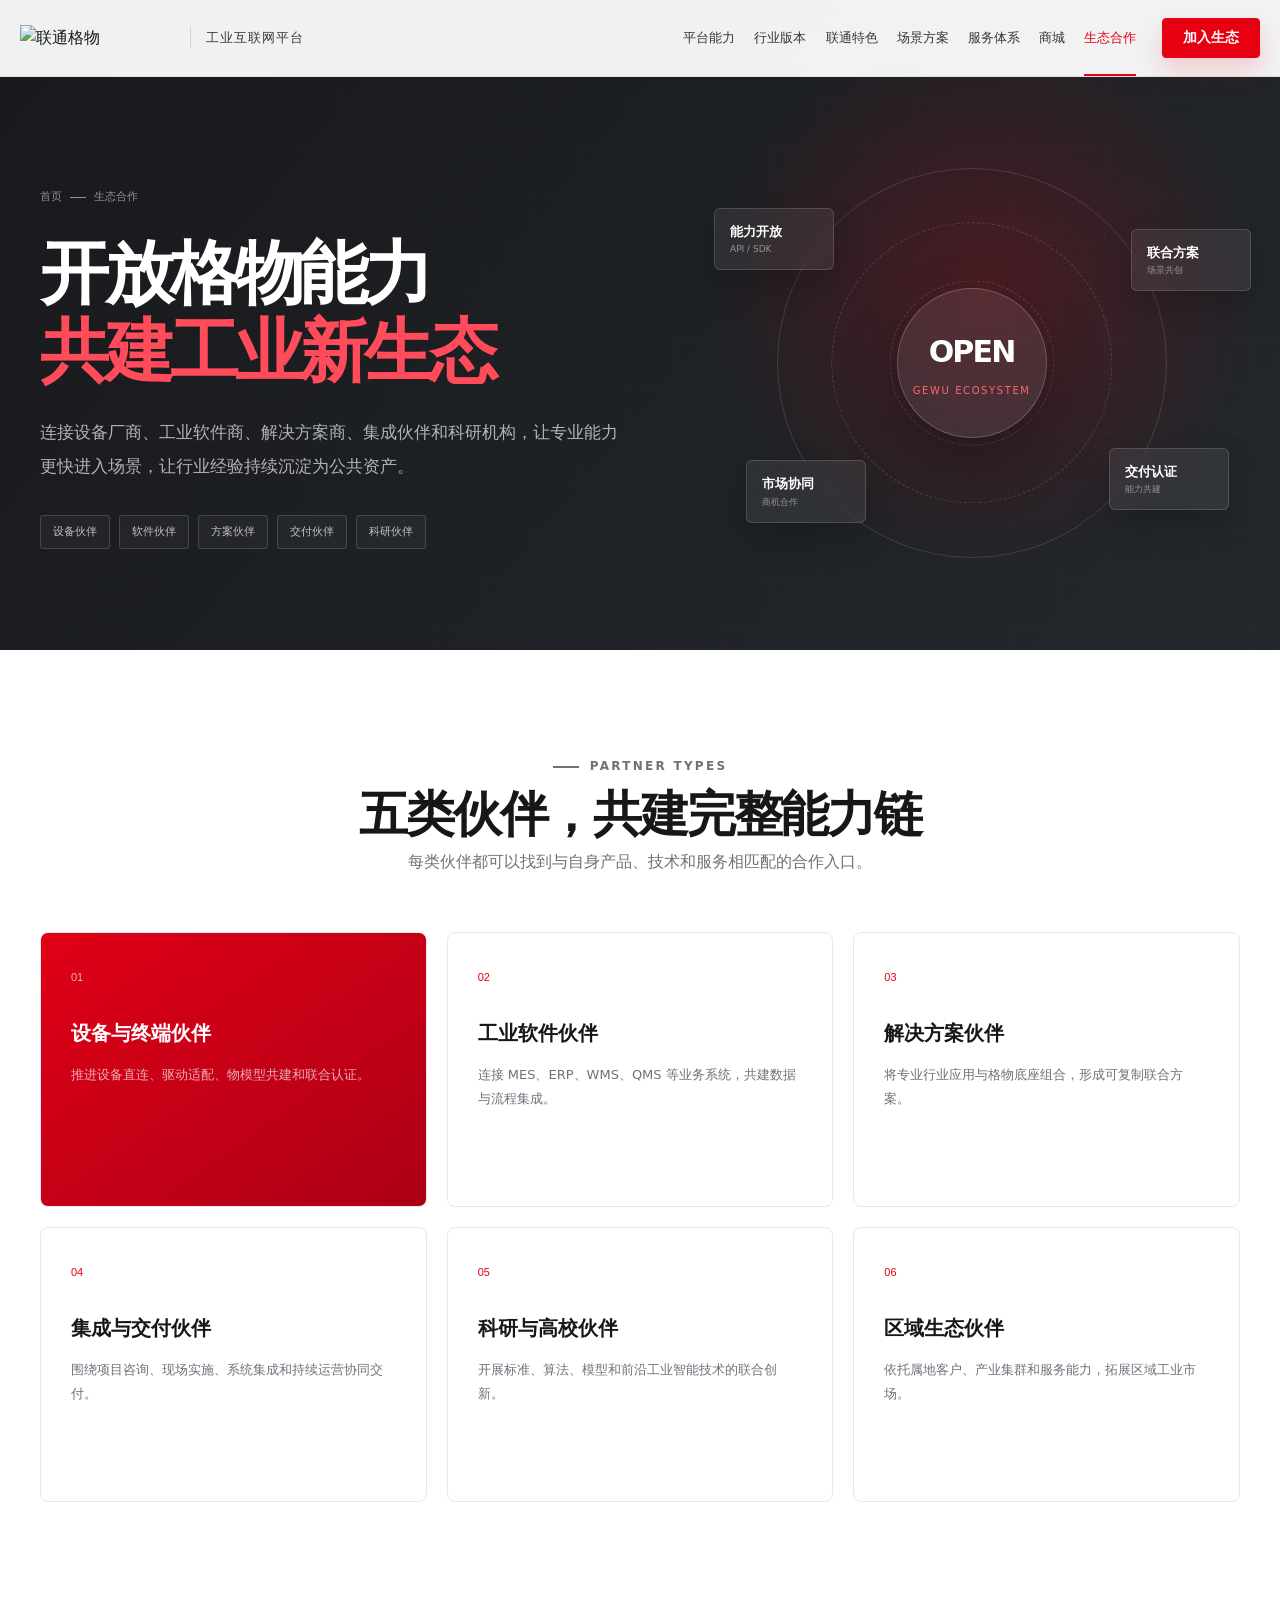
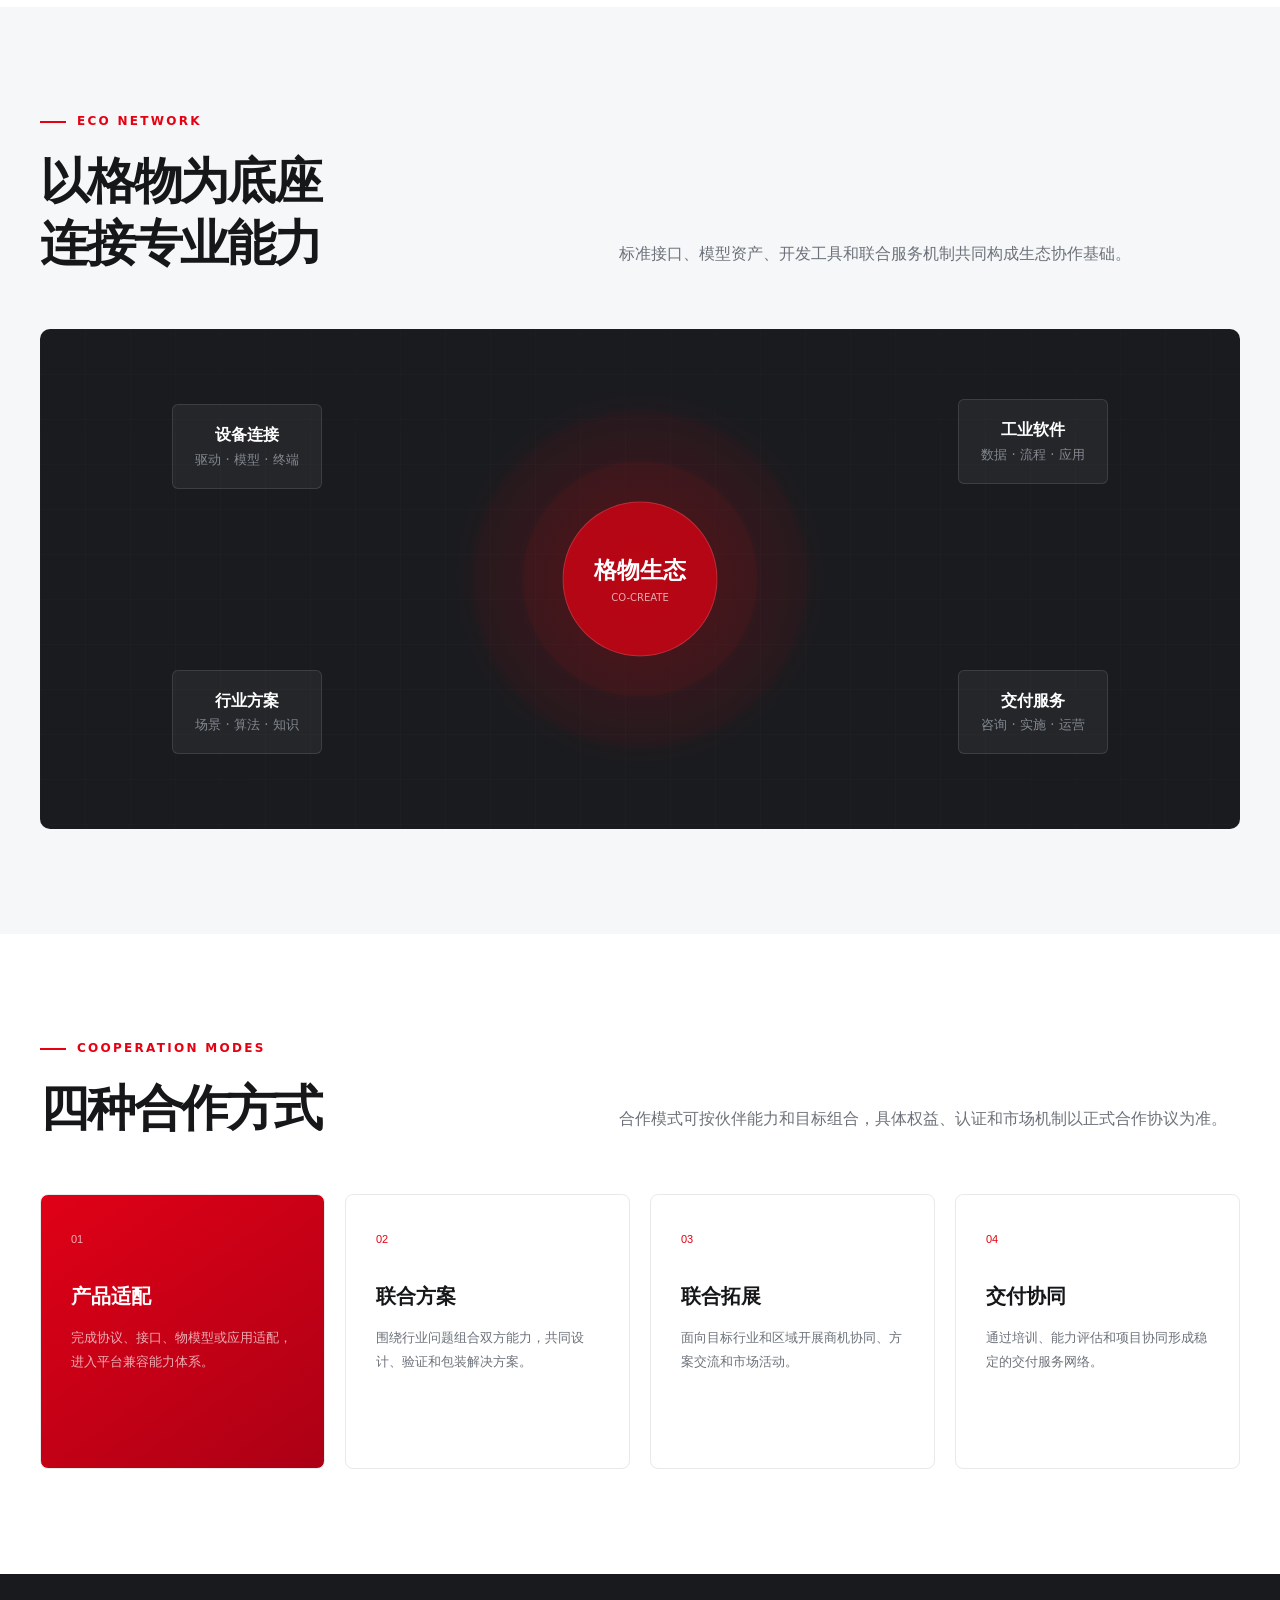
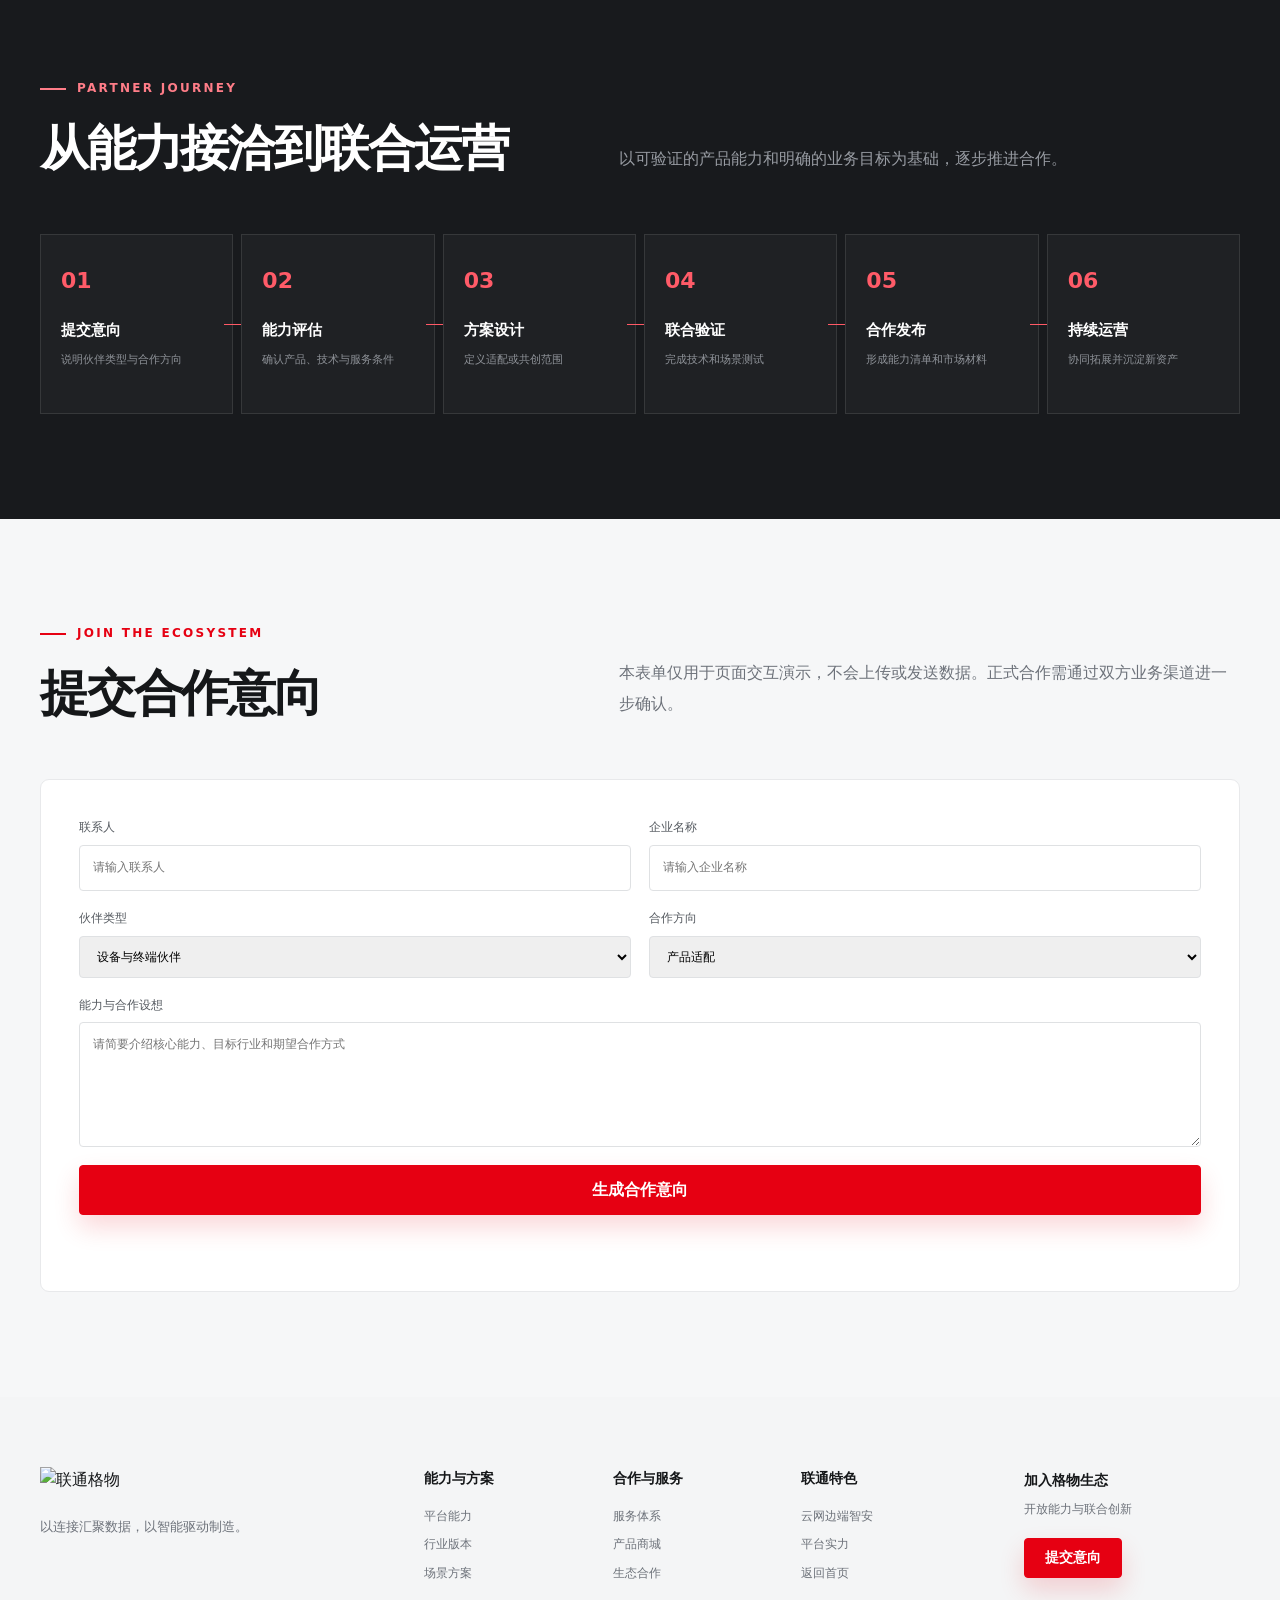
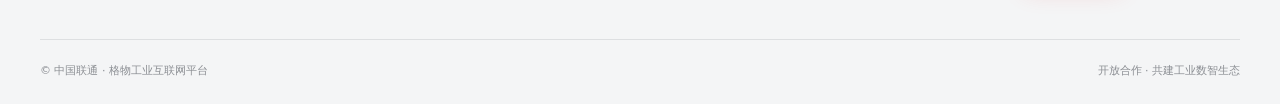
==== ecosystem.html @ 9e8dc807 "Add files via upload" ====
<!doctype html>
<html lang="zh-CN">
  <head><meta charset="UTF-8" /><meta name="viewport" content="width=device-width, initial-scale=1.0" /><meta name="description" content="格物工业互联网开放生态，与设备、软件、集成和行业伙伴共建工业应用。" /><meta name="theme-color" content="#e60012" /><title>生态合作｜格物工业互联网平台</title><link rel="icon" href="assets/logo-gewu.png" /><link rel="stylesheet" href="styles.css" /><link rel="stylesheet" href="pages.css" /></head>
  <body class="subpage" data-page="ecosystem"><div class="scroll-progress"></div>
    <header class="site-header"><div class="nav-wrap"><a class="brand" href="index.html"><img src="assets/logo-gewu.png" alt="联通格物" /><span>工业互联网平台</span></a><button class="menu-toggle" type="button" aria-expanded="false" aria-controls="site-nav"><span></span><span></span><span></span><span class="sr-only">打开导航</span></button><nav class="site-nav" id="site-nav"><a href="platform.html" data-nav="platform">平台能力</a><a href="industries.html" data-nav="industries">行业版本</a><a href="unicom.html" data-nav="unicom">联通特色</a><a href="scenarios.html" data-nav="scenarios">场景方案</a><a href="services.html" data-nav="services">服务体系</a><a href="mall.html" data-nav="mall">商城</a><a href="ecosystem.html" data-nav="ecosystem">生态合作</a></nav><a class="button button-small nav-cta" href="#join">加入生态</a></div></header>
    <main class="subpage-main">
      <section class="sub-hero eco-hero"><div class="container sub-hero-inner"><div class="sub-hero-copy"><p class="breadcrumb"><a href="index.html">首页</a><i></i>生态合作</p><h1>开放格物能力<br /><em>共建工业新生态</em></h1><p>连接设备厂商、工业软件商、解决方案商、集成伙伴和科研机构，让专业能力更快进入场景，让行业经验持续沉淀为公共资产。</p><div class="hero-labels"><span>设备伙伴</span><span>软件伙伴</span><span>方案伙伴</span><span>交付伙伴</span><span>科研伙伴</span></div></div><div class="sub-hero-visual"><div class="hero-orbit"></div><div class="hero-core"><b>OPEN</b><span>GEWU ECOSYSTEM</span></div><div class="orbit-chip chip-a"><b>能力开放</b><small>API / SDK</small></div><div class="orbit-chip chip-b"><b>联合方案</b><small>场景共创</small></div><div class="orbit-chip chip-c"><b>市场协同</b><small>商机合作</small></div><div class="orbit-chip chip-d"><b>交付认证</b><small>能力共建</small></div></div></div></section>
      <section class="detail-section"><div class="container"><div class="detail-heading center"><p class="eyebrow"><span></span> PARTNER TYPES</p><h2>五类伙伴，共建完整能力链</h2><p>每类伙伴都可以找到与自身产品、技术和服务相匹配的合作入口。</p></div><div class="feature-grid"><article class="feature-card accent"><span>01</span><h3>设备与终端伙伴</h3><p>推进设备直连、驱动适配、物模型共建和联合认证。</p></article><article class="feature-card"><span>02</span><h3>工业软件伙伴</h3><p>连接 MES、ERP、WMS、QMS 等业务系统，共建数据与流程集成。</p></article><article class="feature-card"><span>03</span><h3>解决方案伙伴</h3><p>将专业行业应用与格物底座组合，形成可复制联合方案。</p></article><article class="feature-card"><span>04</span><h3>集成与交付伙伴</h3><p>围绕项目咨询、现场实施、系统集成和持续运营协同交付。</p></article><article class="feature-card"><span>05</span><h3>科研与高校伙伴</h3><p>开展标准、算法、模型和前沿工业智能技术的联合创新。</p></article><article class="feature-card"><span>06</span><h3>区域生态伙伴</h3><p>依托属地客户、产业集群和服务能力，拓展区域工业市场。</p></article></div></div></section>
      <section class="detail-section soft"><div class="container"><div class="detail-heading"><div><p class="eyebrow"><span></span> ECO NETWORK</p><h2>以格物为底座<br />连接专业能力</h2></div><p>标准接口、模型资产、开发工具和联合服务机制共同构成生态协作基础。</p></div><div class="partner-cloud"><div class="partner-core"><strong>格物生态</strong><span>CO-CREATE</span></div><div class="partner-node n1"><strong>设备连接</strong><small>驱动 · 模型 · 终端</small></div><div class="partner-node n2"><strong>工业软件</strong><small>数据 · 流程 · 应用</small></div><div class="partner-node n3"><strong>行业方案</strong><small>场景 · 算法 · 知识</small></div><div class="partner-node n4"><strong>交付服务</strong><small>咨询 · 实施 · 运营</small></div></div></div></section>
      <section class="detail-section"><div class="container"><div class="detail-heading"><div><p class="eyebrow"><span></span> COOPERATION MODES</p><h2>四种合作方式</h2></div><p>合作模式可按伙伴能力和目标组合，具体权益、认证和市场机制以正式合作协议为准。</p></div><div class="feature-grid four"><article class="feature-card accent"><span>01</span><h3>产品适配</h3><p>完成协议、接口、物模型或应用适配，进入平台兼容能力体系。</p></article><article class="feature-card"><span>02</span><h3>联合方案</h3><p>围绕行业问题组合双方能力，共同设计、验证和包装解决方案。</p></article><article class="feature-card"><span>03</span><h3>联合拓展</h3><p>面向目标行业和区域开展商机协同、方案交流和市场活动。</p></article><article class="feature-card"><span>04</span><h3>交付协同</h3><p>通过培训、能力评估和项目协同形成稳定的交付服务网络。</p></article></div></div></section>
      <section class="detail-section dark"><div class="container"><div class="detail-heading"><div><p class="eyebrow light"><span></span> PARTNER JOURNEY</p><h2>从能力接洽到联合运营</h2></div><p>以可验证的产品能力和明确的业务目标为基础，逐步推进合作。</p></div><div class="chain-flow"><article class="chain-node"><b>01</b><strong>提交意向</strong><p>说明伙伴类型与合作方向</p></article><article class="chain-node"><b>02</b><strong>能力评估</strong><p>确认产品、技术与服务条件</p></article><article class="chain-node"><b>03</b><strong>方案设计</strong><p>定义适配或共创范围</p></article><article class="chain-node"><b>04</b><strong>联合验证</strong><p>完成技术和场景测试</p></article><article class="chain-node"><b>05</b><strong>合作发布</strong><p>形成能力清单和市场材料</p></article><article class="chain-node"><b>06</b><strong>持续运营</strong><p>协同拓展并沉淀新资产</p></article></div></div></section>
      <section class="detail-section soft" id="join"><div class="container"><div class="detail-heading"><div><p class="eyebrow"><span></span> JOIN THE ECOSYSTEM</p><h2>提交合作意向</h2></div><p>本表单仅用于页面交互演示，不会上传或发送数据。正式合作需通过双方业务渠道进一步确认。</p></div><form class="local-form"><label>联系人<input name="name" required placeholder="请输入联系人" /></label><label>企业名称<input name="company" required placeholder="请输入企业名称" /></label><label>伙伴类型<select name="type"><option>设备与终端伙伴</option><option>工业软件伙伴</option><option>解决方案伙伴</option><option>集成与交付伙伴</option><option>科研与高校伙伴</option><option>区域生态伙伴</option></select></label><label>合作方向<select name="direction"><option>产品适配</option><option>联合方案</option><option>联合市场拓展</option><option>交付协同</option></select></label><label class="wide">能力与合作设想<textarea name="message" rows="5" placeholder="请简要介绍核心能力、目标行业和期望合作方式"></textarea></label><button class="button" type="submit">生成合作意向</button><p class="form-status" role="status"></p></form></div></section>
    </main>
    <footer class="site-footer"><div class="container footer-top"><div class="footer-brand"><img src="assets/logo-gewu.png" alt="联通格物" /><p>以连接汇聚数据，以智能驱动制造。</p></div><div class="footer-links"><div><strong>能力与方案</strong><a href="platform.html">平台能力</a><a href="industries.html">行业版本</a><a href="scenarios.html">场景方案</a></div><div><strong>合作与服务</strong><a href="services.html">服务体系</a><a href="mall.html">产品商城</a><a href="ecosystem.html">生态合作</a></div><div><strong>联通特色</strong><a href="unicom.html">云网边端智安</a><a href="index.html#value">平台实力</a><a href="index.html">返回首页</a></div></div><div class="footer-contact"><strong>加入格物生态</strong><p>开放能力与联合创新</p><a class="button button-small" href="#join">提交意向</a></div></div><div class="container footer-bottom"><p>© 中国联通 · 格物工业互联网平台</p><p>开放合作 · 共建工业数智生态</p></div></footer><script src="pages.js"></script>
  </body>
</html>
---- styles.css ----
:root {
  --red: #e60012;
  --red-dark: #b80014;
  --red-bright: #ff3346;
  --ink: #151719;
  --ink-2: #35383d;
  --muted: #6d727a;
  --line: #e8e9eb;
  --soft: #f5f6f7;
  --white: #fff;
  --container: min(1200px, calc(100vw - 64px));
  --shadow: 0 24px 70px rgb(30 25 27 / 10%);
  --ease: cubic-bezier(.2, .75, .25, 1);
}

* {
  box-sizing: border-box;
}

html {
  scroll-behavior: smooth;
  scroll-padding-top: 80px;
}

body {
  margin: 0;
  color: var(--ink);
  background: var(--white);
  font-family: "Microsoft YaHei UI", "PingFang SC", "Noto Sans CJK SC", system-ui, sans-serif;
  font-size: 16px;
  line-height: 1.65;
  -webkit-font-smoothing: antialiased;
}

body.dialog-open {
  overflow: hidden;
}

button,
input,
textarea,
select {
  font: inherit;
}

button,
a {
  -webkit-tap-highlight-color: transparent;
}

a {
  color: inherit;
  text-decoration: none;
}

img,
svg {
  display: block;
}

.svg-sprite {
  position: absolute;
  width: 0;
  height: 0;
  overflow: hidden;
}

svg {
  fill: none;
  stroke: currentColor;
  stroke-width: 1.7;
  stroke-linecap: round;
  stroke-linejoin: round;
}

.container {
  width: var(--container);
  margin-inline: auto;
}

.sr-only {
  position: absolute;
  width: 1px;
  height: 1px;
  padding: 0;
  margin: -1px;
  overflow: hidden;
  clip: rect(0, 0, 0, 0);
  white-space: nowrap;
  border: 0;
}

.scroll-progress {
  position: fixed;
  z-index: 200;
  top: 0;
  left: 0;
  width: 0;
  height: 3px;
  background: linear-gradient(90deg, var(--red), #ff6572);
  box-shadow: 0 0 16px rgb(230 0 18 / 45%);
}

.site-header {
  position: fixed;
  z-index: 100;
  top: 0;
  left: 0;
  width: 100%;
  border-bottom: 1px solid transparent;
  transition: background .3s ease, box-shadow .3s ease, border-color .3s ease;
}

.site-header.scrolled {
  border-color: rgb(0 0 0 / 7%);
  background: rgb(255 255 255 / 92%);
  box-shadow: 0 10px 40px rgb(0 0 0 / 6%);
  backdrop-filter: blur(16px);
}

.nav-wrap {
  display: flex;
  width: min(1380px, calc(100vw - 48px));
  height: 76px;
  align-items: center;
  margin-inline: auto;
}

.brand {
  display: flex;
  flex: 0 0 auto;
  align-items: center;
  gap: 15px;
}

.brand img {
  width: 155px;
  height: auto;
}

.brand span {
  padding-left: 15px;
  border-left: 1px solid #cfd1d4;
  color: var(--ink-2);
  font-size: 13px;
  letter-spacing: .08em;
  white-space: nowrap;
}

.site-nav {
  display: flex;
  align-items: stretch;
  gap: clamp(18px, 2.2vw, 38px);
  height: 100%;
  margin-left: auto;
  margin-right: clamp(22px, 3vw, 44px);
}

.site-nav a {
  position: relative;
  display: flex;
  align-items: center;
  color: #34373b;
  font-size: 14px;
  transition: color .2s ease;
}

.site-nav a::after {
  position: absolute;
  right: 50%;
  bottom: 0;
  left: 50%;
  height: 2px;
  background: var(--red);
  content: "";
  transition: inset .25s ease;
}

.site-nav a:hover,
.site-nav a.active {
  color: var(--red);
}

.site-nav a:hover::after,
.site-nav a.active::after {
  right: 0;
  left: 0;
}

.menu-toggle {
  display: none;
}

.button {
  display: inline-flex;
  min-height: 50px;
  align-items: center;
  justify-content: center;
  gap: 16px;
  padding: 0 26px;
  border: 1px solid var(--red);
  border-radius: 4px;
  color: #fff;
  background: var(--red);
  box-shadow: 0 12px 26px rgb(230 0 18 / 16%);
  font-weight: 600;
  cursor: pointer;
  transition: transform .25s var(--ease), box-shadow .25s ease, background .25s ease;
}

.button svg,
.text-link svg {
  width: 18px;
  height: 18px;
  transition: transform .25s ease;
}

.button:hover {
  background: var(--red-dark);
  box-shadow: 0 16px 34px rgb(230 0 18 / 23%);
  transform: translateY(-2px);
}

.button:hover svg,
.text-link:hover svg {
  transform: translateX(4px);
}

.button-small {
  min-height: 40px;
  padding-inline: 20px;
  font-size: 14px;
}

.button-ghost {
  border-color: #c8cace;
  color: var(--ink);
  background: rgb(255 255 255 / 60%);
  box-shadow: none;
}

.button-ghost:hover {
  border-color: var(--ink);
  color: var(--ink);
  background: #fff;
  box-shadow: none;
}

.eyebrow {
  display: flex;
  align-items: center;
  gap: 11px;
  margin: 0 0 18px;
  color: var(--red);
  font-size: 12px;
  font-weight: 700;
  letter-spacing: .19em;
}

.eyebrow span {
  width: 26px;
  height: 2px;
  background: currentColor;
}

.eyebrow.light {
  color: #ff7d88;
}

.hero {
  position: relative;
  min-height: 820px;
  overflow: hidden;
  background: #f5f6f7;
}

.hero::after {
  position: absolute;
  bottom: 0;
  left: 0;
  width: 100%;
  height: 180px;
  background: linear-gradient(0deg, #f5f6f7 12%, transparent);
  content: "";
  pointer-events: none;
}

.hero-image {
  position: absolute;
  inset: 0;
  background-image: linear-gradient(90deg, rgb(249 249 249 / 2%) 0%, transparent 45%), url("assets/hero-industrial.png");
  background-position: center;
  background-size: cover;
  transform: scale(1.01);
}

.hero-grid {
  position: absolute;
  inset: 0 50% 0 0;
  opacity: .25;
  background-image:
    linear-gradient(rgb(0 0 0 / 4%) 1px, transparent 1px),
    linear-gradient(90deg, rgb(0 0 0 / 4%) 1px, transparent 1px);
  background-size: 44px 44px;
  mask-image: linear-gradient(90deg, black, transparent);
}

.hero-content {
  position: relative;
  z-index: 2;
  display: flex;
  min-height: 820px;
  align-items: center;
  padding-top: 48px;
}

.hero-copy {
  width: min(620px, 52%);
}

.hero-copy h1 {
  margin: 0;
  font-size: clamp(48px, 5.1vw, 76px);
  font-weight: 720;
  letter-spacing: -.055em;
  line-height: 1.13;
}

.hero-copy h1 em,
.industry-section h2 em {
  color: var(--red);
  font-style: normal;
}

.hero-lead {
  max-width: 590px;
  margin: 28px 0 34px;
  color: #565b62;
  font-size: 18px;
  line-height: 1.9;
}

.hero-actions {
  display: flex;
  gap: 14px;
}

.hero-tags {
  display: flex;
  flex-wrap: wrap;
  gap: 8px 24px;
  margin-top: 32px;
  color: #5e636b;
  font-size: 13px;
}

.hero-tags span {
  position: relative;
  padding-left: 12px;
}

.hero-tags span::before {
  position: absolute;
  top: 50%;
  left: 0;
  width: 4px;
  height: 4px;
  border-radius: 50%;
  background: var(--red);
  content: "";
}

.hero-float {
  position: absolute;
  z-index: 3;
  display: flex;
  align-items: center;
  gap: 14px;
  padding: 14px 18px;
  border: 1px solid rgb(255 255 255 / 80%);
  border-radius: 10px;
  background: rgb(255 255 255 / 76%);
  box-shadow: 0 18px 42px rgb(31 36 45 / 12%);
  backdrop-filter: blur(14px);
}

.hero-float-a {
  right: 8vw;
  bottom: 28%;
}

.hero-float-b {
  right: 29vw;
  top: 27%;
}

.hero-float i {
  width: 11px;
  height: 11px;
  border: 3px solid #fff;
  border-radius: 50%;
  background: #2db987;
  box-shadow: 0 0 0 1px #2db987, 0 0 18px #2db987;
}

.hero-float b {
  display: grid;
  width: 38px;
  height: 38px;
  place-items: center;
  border-radius: 8px;
  color: #fff;
  background: linear-gradient(135deg, var(--red), #ff5764);
  font-size: 13px;
}

.hero-float div {
  display: grid;
  line-height: 1.3;
}

.hero-float strong {
  font-size: 16px;
}

.hero-float span {
  color: var(--muted);
  font-size: 11px;
}

.scroll-hint {
  position: absolute;
  z-index: 4;
  bottom: 30px;
  left: 50%;
  display: grid;
  justify-items: center;
  color: #8a8e94;
  font-size: 9px;
  letter-spacing: .2em;
  transform: translateX(-50%);
}

.scroll-hint i {
  position: relative;
  width: 1px;
  height: 40px;
  margin-top: 9px;
  overflow: hidden;
  background: #bfc2c5;
}

.scroll-hint i::after {
  position: absolute;
  top: -50%;
  left: 0;
  width: 100%;
  height: 50%;
  background: var(--red);
  content: "";
  animation: scrollLine 2s infinite;
}

@keyframes scrollLine {
  to { top: 100%; }
}

.proof-strip {
  position: relative;
  z-index: 5;
  border-bottom: 1px solid var(--line);
  background: #fff;
}

.proof-grid {
  display: grid;
  grid-template-columns: repeat(5, 1fr);
}

.proof-item {
  position: relative;
  padding: 34px 26px;
  text-align: center;
}

.proof-item + .proof-item::before {
  position: absolute;
  top: 28%;
  bottom: 28%;
  left: 0;
  width: 1px;
  background: var(--line);
  content: "";
}

.proof-item strong {
  display: block;
  font-family: Arial, sans-serif;
  font-size: 34px;
  line-height: 1;
}

.proof-item small {
  margin-left: 4px;
  color: var(--red);
  font-size: 15px;
}

.proof-item p {
  margin: 12px 0 0;
  color: var(--muted);
  font-size: 13px;
}

.section {
  position: relative;
  padding: 120px 0;
}

.section-heading {
  margin-bottom: 62px;
}

.section-heading h2 {
  margin: 0;
  font-size: clamp(36px, 4vw, 54px);
  letter-spacing: -.045em;
  line-height: 1.25;
}

.section-heading > p:last-child {
  color: var(--muted);
}

.split-heading {
  display: grid;
  grid-template-columns: 1fr 1fr;
  align-items: end;
  gap: 80px;
}

.split-heading > p {
  max-width: 510px;
  margin: 0 0 8px;
  font-size: 17px;
  line-height: 2;
}

.centered {
  max-width: 760px;
  margin-inline: auto;
  text-align: center;
}

.centered .eyebrow {
  justify-content: center;
}

.centered > p:last-child {
  margin: 22px auto 0;
  font-size: 17px;
}

.platform-section {
  overflow: hidden;
}

.platform-section::before {
  position: absolute;
  top: 80px;
  right: -80px;
  width: 420px;
  height: 420px;
  border-radius: 50%;
  background: radial-gradient(circle, rgb(230 0 18 / 8%), transparent 70%);
  content: "";
}

.capability-shell {
  overflow: hidden;
  border: 1px solid var(--line);
  border-radius: 12px;
  background: #fff;
  box-shadow: var(--shadow);
}

.capability-tabs {
  display: grid;
  grid-template-columns: repeat(3, 1fr);
  border-bottom: 1px solid var(--line);
}

.capability-tab {
  position: relative;
  display: grid;
  grid-template-columns: auto auto 1fr;
  grid-template-rows: auto auto;
  align-items: center;
  column-gap: 16px;
  padding: 28px 30px;
  border: 0;
  color: var(--ink);
  background: #fff;
  text-align: left;
  cursor: pointer;
  transition: background .25s ease, color .25s ease;
}

.capability-tab + .capability-tab {
  border-left: 1px solid var(--line);
}

.capability-tab::after {
  position: absolute;
  right: 50%;
  bottom: -1px;
  left: 50%;
  height: 3px;
  background: var(--red);
  content: "";
  transition: inset .3s var(--ease);
}

.capability-tab > span {
  grid-row: 1 / 3;
  align-self: start;
  color: #b1b4b8;
  font-family: Arial, sans-serif;
  font-size: 11px;
}

.capability-tab svg {
  grid-row: 1 / 3;
  width: 34px;
  height: 34px;
  color: var(--red);
}

.capability-tab b {
  font-size: 18px;
}

.capability-tab small {
  color: var(--muted);
}

.capability-tab:hover,
.capability-tab.active {
  background: #fff9f9;
}

.capability-tab.active::after {
  right: 0;
  left: 0;
}

.capability-panel {
  display: grid;
  min-height: 500px;
  grid-template-columns: 1.05fr .95fr;
}

.capability-copy {
  padding: 66px;
}

.panel-kicker {
  margin: 0 0 16px;
  color: var(--red);
  font-size: 11px;
  font-weight: 700;
  letter-spacing: .14em;
}

.capability-copy h3,
.industry-content h3 {
  max-width: 580px;
  margin: 0;
  font-size: clamp(28px, 3vw, 40px);
  line-height: 1.35;
}

.capability-copy > p:not(.panel-kicker),
.industry-content > p:not(.panel-kicker) {
  margin: 22px 0 30px;
  color: var(--muted);
  line-height: 1.95;
}

.capability-copy ul {
  display: grid;
  grid-template-columns: 1fr 1fr;
  gap: 14px 20px;
  padding: 0;
  margin: 0;
  list-style: none;
}

.capability-copy li {
  display: flex;
  align-items: flex-start;
  gap: 9px;
  color: #44484e;
  font-size: 14px;
}

.capability-copy li svg {
  flex: 0 0 auto;
  width: 17px;
  height: 17px;
  margin-top: 3px;
  color: var(--red);
}

.capability-visual {
  position: relative;
  overflow: hidden;
  background:
    linear-gradient(140deg, rgb(230 0 18 / 5%), transparent 48%),
    linear-gradient(180deg, #f5f6f7, #eceef0);
}

.capability-visual::before {
  position: absolute;
  inset: 0;
  opacity: .55;
  background-image:
    linear-gradient(rgb(0 0 0 / 4%) 1px, transparent 1px),
    linear-gradient(90deg, rgb(0 0 0 / 4%) 1px, transparent 1px);
  background-size: 30px 30px;
  content: "";
}

.visual-core {
  position: absolute;
  top: 50%;
  left: 50%;
  z-index: 2;
  display: grid;
  width: 170px;
  height: 170px;
  place-items: center;
  align-content: center;
  gap: 6px;
  border: 1px solid rgb(230 0 18 / 20%);
  border-radius: 50%;
  background: rgb(255 255 255 / 88%);
  box-shadow: 0 20px 60px rgb(34 24 26 / 16%), inset 0 0 0 11px rgb(230 0 18 / 3%);
  transform: translate(-50%, -50%);
}

.visual-core svg {
  width: 42px;
  height: 42px;
  margin-bottom: 8px;
  color: var(--red);
}

.visual-core strong {
  font-size: 15px;
}

.visual-core small {
  color: var(--muted);
  font-size: 10px;
}

.visual-orbit {
  position: absolute;
  top: 50%;
  left: 50%;
  border: 1px dashed rgb(230 0 18 / 25%);
  border-radius: 50%;
  transform: translate(-50%, -50%);
}

.orbit-one {
  width: 300px;
  height: 300px;
  animation: rotate 22s linear infinite;
}

.orbit-two {
  width: 430px;
  height: 430px;
  border-color: rgb(0 0 0 / 10%);
  animation: rotate 34s linear infinite reverse;
}

@keyframes rotate {
  to { transform: translate(-50%, -50%) rotate(360deg); }
}

.visual-node {
  position: absolute;
  z-index: 2;
  display: grid;
  width: 66px;
  height: 36px;
  place-items: center;
  border: 1px solid #e3e4e6;
  border-radius: 18px;
  color: #50545a;
  background: rgb(255 255 255 / 85%);
  box-shadow: 0 10px 24px rgb(0 0 0 / 8%);
  font-size: 11px;
}

.node-a { top: 19%; left: 22%; }
.node-b { top: 18%; right: 18%; }
.node-c { bottom: 17%; left: 18%; }
.node-d { right: 20%; bottom: 19%; }

.edition-grid {
  display: grid;
  grid-template-columns: repeat(3, 1fr);
  gap: 22px;
  margin-top: 38px;
}

.edition-card {
  position: relative;
  padding: 34px;
  border: 1px solid var(--line);
  border-radius: 8px;
  background: #fff;
  transition: transform .3s var(--ease), box-shadow .3s ease, border-color .3s ease;
}

.edition-card:hover {
  border-color: rgb(230 0 18 / 25%);
  box-shadow: 0 18px 50px rgb(0 0 0 / 8%);
  transform: translateY(-7px);
}

.edition-card.featured {
  border-top: 3px solid var(--red);
}

.edition-card > span {
  color: var(--red);
  font-size: 11px;
  font-weight: 700;
  letter-spacing: .12em;
}

.edition-card h3 {
  margin: 16px 0 14px;
  font-size: 21px;
}

.edition-card p {
  min-height: 80px;
  margin: 0;
  color: var(--muted);
  font-size: 14px;
}

.edition-card ul {
  display: flex;
  flex-wrap: wrap;
  gap: 8px;
  padding: 20px 0 0;
  margin: 20px 0 0;
  border-top: 1px solid var(--line);
  list-style: none;
}

.edition-card li {
  padding: 4px 10px;
  border-radius: 3px;
  color: #555a60;
  background: var(--soft);
  font-size: 11px;
}

.industry-section {
  overflow: hidden;
  color: #fff;
  background:
    radial-gradient(circle at 78% 34%, rgb(230 0 18 / 17%), transparent 30%),
    #17191c;
}

.industry-section::before {
  position: absolute;
  inset: 0;
  opacity: .16;
  background-image:
    linear-gradient(rgb(255 255 255 / 6%) 1px, transparent 1px),
    linear-gradient(90deg, rgb(255 255 255 / 6%) 1px, transparent 1px);
  background-size: 50px 50px;
  content: "";
  mask-image: linear-gradient(90deg, transparent, black, transparent);
}

.industry-watermark {
  position: absolute;
  top: 32px;
  left: 50%;
  color: rgb(255 255 255 / 2%);
  font-family: Arial Black, sans-serif;
  font-size: min(14vw, 210px);
  font-weight: 900;
  letter-spacing: -.06em;
  line-height: 1;
  transform: translateX(-50%);
}

.industry-section .section-heading {
  position: relative;
}

.industry-section .section-heading > p:last-child {
  color: #9b9fa6;
}

.industry-layout {
  position: relative;
  display: grid;
  grid-template-columns: 310px 1fr;
  overflow: hidden;
  border: 1px solid rgb(255 255 255 / 12%);
  border-radius: 10px;
  background: rgb(255 255 255 / 3%);
  box-shadow: 0 30px 80px rgb(0 0 0 / 25%);
}

.industry-nav {
  border-right: 1px solid rgb(255 255 255 / 10%);
  background: rgb(0 0 0 / 10%);
}

.industry-tab {
  position: relative;
  display: grid;
  width: 100%;
  min-height: 92px;
  grid-template-columns: 36px 1fr auto;
  align-items: center;
  gap: 16px;
  padding: 18px 22px;
  border: 0;
  border-bottom: 1px solid rgb(255 255 255 / 8%);
  color: #b8bbc0;
  background: transparent;
  text-align: left;
  cursor: pointer;
  transition: color .25s ease, background .25s ease;
}

.industry-tab::before {
  position: absolute;
  top: 50%;
  left: 0;
  width: 3px;
  height: 0;
  background: var(--red);
  content: "";
  transform: translateY(-50%);
  transition: height .25s ease;
}

.industry-tab svg {
  width: 29px;
  height: 29px;
}

.industry-tab span {
  display: grid;
}

.industry-tab b {
  color: #f5f5f5;
  font-size: 15px;
}

.industry-tab small {
  color: #858990;
  font-size: 11px;
}

.industry-tab i {
  color: #686c72;
  font-family: Arial, sans-serif;
  font-size: 10px;
  font-style: normal;
}

.industry-tab:hover,
.industry-tab.active {
  color: #fff;
  background: linear-gradient(90deg, rgb(230 0 18 / 16%), transparent);
}

.industry-tab.active::before {
  height: 46%;
}

.industry-tab.active svg,
.industry-tab.active i {
  color: #ff5966;
}

.industry-panel {
  display: grid;
  min-height: 510px;
  grid-template-columns: 1fr .85fr;
}

.industry-content {
  padding: 58px 52px;
}

.industry-content h3 {
  color: #fff;
}

.industry-content > p:not(.panel-kicker) {
  color: #aaadb3;
}

.industry-metrics {
  display: grid;
  grid-template-columns: repeat(3, 1fr);
  padding: 23px 0;
  border-top: 1px solid rgb(255 255 255 / 10%);
  border-bottom: 1px solid rgb(255 255 255 / 10%);
}

.industry-metrics div {
  display: grid;
}

.industry-metrics div + div {
  padding-left: 20px;
  border-left: 1px solid rgb(255 255 255 / 10%);
}

.industry-metrics strong {
  color: #fff;
  font-family: Arial, sans-serif;
  font-size: 28px;
  line-height: 1.1;
}

.industry-metrics span {
  margin-top: 6px;
  color: #898d93;
  font-size: 11px;
}

.industry-scenes {
  margin-top: 25px;
}

.industry-scenes p {
  margin: 0 0 10px;
  color: #767a80;
  font-size: 11px;
}

.industry-scenes > div {
  display: flex;
  flex-wrap: wrap;
  gap: 8px;
}

.industry-scenes span {
  padding: 6px 11px;
  border: 1px solid rgb(255 255 255 / 12%);
  border-radius: 3px;
  color: #d7d9dc;
  font-size: 11px;
}

.industry-dashboard {
  position: relative;
  align-self: center;
  overflow: hidden;
  width: calc(100% - 45px);
  min-height: 360px;
  border: 1px solid rgb(255 255 255 / 15%);
  border-radius: 10px;
  background:
    linear-gradient(145deg, rgb(230 0 18 / 12%), transparent 40%),
    #202328;
  box-shadow: 0 30px 70px rgb(0 0 0 / 34%);
  transform: perspective(1000px) rotateY(-5deg);
}

.industry-dashboard::after {
  position: absolute;
  inset: 0;
  background: linear-gradient(110deg, transparent 40%, rgb(255 255 255 / 5%) 50%, transparent 60%);
  content: "";
  animation: scan 7s infinite;
  transform: translateX(-100%);
}

@keyframes scan {
  40%, 100% { transform: translateX(100%); }
}

.dash-top {
  display: flex;
  align-items: center;
  justify-content: space-between;
  padding: 17px 20px;
  border-bottom: 1px solid rgb(255 255 255 / 8%);
  color: #adb0b6;
  font-size: 9px;
  letter-spacing: .14em;
}

.dash-top span {
  display: flex;
  align-items: center;
  gap: 8px;
}

.dash-top i {
  width: 6px;
  height: 6px;
  border-radius: 50%;
  background: var(--red);
  box-shadow: 0 0 10px var(--red);
}

.dash-top b {
  padding: 2px 7px;
  border-radius: 2px;
  color: #ff727e;
  background: rgb(230 0 18 / 14%);
}

.dash-body {
  display: grid;
  grid-template-columns: 1.2fr 1fr;
  gap: 18px;
  padding: 25px 20px;
}

.dash-kpi {
  padding: 20px;
  border: 1px solid rgb(255 255 255 / 7%);
  background: rgb(255 255 255 / 3%);
}

.dash-kpi small {
  display: block;
  color: #8b8f96;
}

.dash-kpi strong {
  display: block;
  margin: 10px 0 12px;
  font-family: Arial, sans-serif;
  font-size: 35px;
}

.dash-kpi svg {
  width: 100%;
  height: 45px;
  color: #ff4554;
  stroke-width: 2;
}

.dash-radar {
  position: relative;
  display: grid;
  aspect-ratio: 1;
  place-items: center;
  border: 1px solid rgb(255 255 255 / 8%);
  border-radius: 50%;
}

.dash-radar i {
  position: absolute;
  inset: 16%;
  border: 1px solid rgb(255 255 255 / 10%);
  border-radius: 50%;
}

.dash-radar i:nth-child(2) { inset: 32%; }
.dash-radar i:nth-child(3) { top: 50%; right: 0; bottom: auto; left: 0; border-radius: 0; }
.dash-radar i:nth-child(4) { top: 0; right: auto; bottom: 0; left: 50%; border-radius: 0; }

.dash-radar span {
  width: 46%;
  height: 46%;
  border: 1px solid #ff4554;
  background: rgb(230 0 18 / 16%);
  clip-path: polygon(50% 0, 92% 30%, 80% 85%, 32% 100%, 0 42%);
  animation: pulseRadar 3s ease-in-out infinite;
}

@keyframes pulseRadar {
  50% { transform: scale(.88) rotate(4deg); }
}

.dash-bars {
  display: flex;
  height: 50px;
  grid-column: 1 / 3;
  align-items: end;
  gap: 8px;
}

.dash-bars i {
  flex: 1;
  height: 40%;
  background: linear-gradient(180deg, #ff5663, rgb(230 0 18 / 15%));
}

.dash-bars i:nth-child(2) { height: 72%; }
.dash-bars i:nth-child(3) { height: 52%; }
.dash-bars i:nth-child(4) { height: 86%; }
.dash-bars i:nth-child(5) { height: 65%; }
.dash-bars i:nth-child(6) { height: 94%; }

.dash-flow {
  display: flex;
  align-items: center;
  justify-content: center;
  gap: 8px;
  padding: 16px;
  border-top: 1px solid rgb(255 255 255 / 7%);
  color: #8c9096;
  font-size: 9px;
}

.dash-flow i {
  width: 25px;
  height: 1px;
  background: linear-gradient(90deg, #ff4554, transparent);
}

.unicom-section {
  background: #f7f7f8;
}

.stack-architecture {
  position: relative;
  display: grid;
  grid-template-columns: 92px 1fr;
  overflow: hidden;
  border-radius: 10px;
  background: #1c1e21;
  box-shadow: var(--shadow);
}

.stack-architecture::after {
  position: absolute;
  top: -100px;
  left: 16%;
  width: 420px;
  height: 420px;
  border-radius: 50%;
  background: radial-gradient(circle, rgb(230 0 18 / 16%), transparent 68%);
  content: "";
  pointer-events: none;
}

.stack-rail {
  position: relative;
  z-index: 2;
  display: flex;
  flex-direction: column;
  align-items: center;
  justify-content: center;
  padding: 24px 0;
  border-right: 1px solid rgb(255 255 255 / 9%);
  color: #fff;
}

.stack-rail span {
  display: grid;
  width: 34px;
  height: 34px;
  place-items: center;
  border: 1px solid rgb(255 255 255 / 14%);
  border-radius: 50%;
  font-size: 13px;
}

.stack-rail i {
  width: 1px;
  height: 24px;
  background: linear-gradient(#ff4755, rgb(255 255 255 / 10%));
}

.stack-cards {
  position: relative;
  z-index: 2;
  display: grid;
  grid-template-columns: repeat(3, 1fr);
}

.stack-cards article {
  min-height: 210px;
  padding: 34px;
  border-right: 1px solid rgb(255 255 255 / 8%);
  border-bottom: 1px solid rgb(255 255 255 / 8%);
  transition: background .25s ease;
}

.stack-cards article:hover {
  background: rgb(255 255 255 / 4%);
}

.stack-cards article > span {
  color: #ff5a67;
  font-family: Arial, sans-serif;
  font-size: 11px;
}

.stack-cards strong {
  display: block;
  margin: 22px 0 12px;
  color: #fff;
  font-size: 19px;
}

.stack-cards p {
  margin: 0;
  color: #92969d;
  font-size: 13px;
  line-height: 1.85;
}

.unicom-band {
  display: grid;
  grid-template-columns: repeat(4, 1fr);
  margin-top: 26px;
  border: 1px solid var(--line);
  border-radius: 8px;
  background: #fff;
}

.unicom-band div {
  padding: 26px 28px;
}

.unicom-band div + div {
  border-left: 1px solid var(--line);
}

.unicom-band span {
  display: block;
  margin-bottom: 5px;
  color: var(--red);
  font-size: 11px;
}

.unicom-band strong {
  font-size: 14px;
}

.scenario-grid {
  display: grid;
  grid-template-columns: repeat(3, 1fr);
  gap: 20px;
}

.scenario-card {
  position: relative;
  min-height: 340px;
  overflow: hidden;
  padding: 34px;
  border: 1px solid var(--line);
  border-radius: 8px;
  background: #fff;
  transition: transform .3s var(--ease), box-shadow .3s ease, border-color .3s ease;
}

.scenario-card::after {
  position: absolute;
  right: -30px;
  bottom: -30px;
  width: 130px;
  height: 130px;
  border: 1px solid rgb(230 0 18 / 8%);
  border-radius: 50%;
  content: "";
  transition: transform .35s ease;
}

.scenario-card:hover {
  z-index: 2;
  border-color: rgb(230 0 18 / 22%);
  box-shadow: 0 24px 60px rgb(0 0 0 / 9%);
  transform: translateY(-8px);
}

.scenario-card:hover::after {
  transform: scale(1.3);
}

.scenario-card > span {
  position: absolute;
  top: 28px;
  right: 30px;
  color: #c5c7ca;
  font-family: Arial, sans-serif;
  font-size: 11px;
}

.scenario-icon {
  display: grid;
  width: 54px;
  height: 54px;
  place-items: center;
  border-radius: 7px;
  color: var(--red);
  background: #fff1f2;
}

.scenario-icon svg {
  width: 28px;
  height: 28px;
}

.scenario-card h3 {
  margin: 26px 0 14px;
  font-size: 20px;
}

.scenario-card p {
  margin: 0;
  color: var(--muted);
  font-size: 14px;
}

.scenario-card ul {
  display: flex;
  gap: 14px;
  padding: 24px 0 0;
  margin: 26px 0 0;
  border-top: 1px solid var(--line);
  list-style: none;
}

.scenario-card li {
  color: #555a61;
  font-size: 11px;
}

.scenario-primary {
  color: #fff;
  background: linear-gradient(145deg, #e40017, #b80015);
}

.scenario-primary > span,
.scenario-primary p,
.scenario-primary li {
  color: rgb(255 255 255 / 76%);
}

.scenario-primary .scenario-icon {
  color: #fff;
  background: rgb(255 255 255 / 14%);
}

.scenario-primary ul {
  border-color: rgb(255 255 255 / 18%);
}

.scenario-primary::after {
  border-color: rgb(255 255 255 / 16%);
}

.value-section {
  overflow: hidden;
  color: #fff;
  background: #16181b;
}

.value-section::before {
  position: absolute;
  inset: 0;
  background:
    radial-gradient(circle at 20% 35%, rgb(230 0 18 / 21%), transparent 31%),
    linear-gradient(120deg, transparent 48%, rgb(255 255 255 / 2%) 48%);
  content: "";
}

.value-layout {
  position: relative;
  display: grid;
  grid-template-columns: .8fr 1.2fr;
  align-items: center;
  gap: 80px;
}

.value-copy h2 {
  margin: 0;
  font-size: clamp(42px, 5vw, 66px);
  line-height: 1.18;
}

.value-copy > p:not(.eyebrow) {
  margin: 24px 0 30px;
  color: #9ca0a6;
  line-height: 1.9;
}

.text-link {
  display: inline-flex;
  align-items: center;
  gap: 12px;
  color: #fff;
  font-size: 14px;
}

.value-stats {
  display: grid;
  grid-template-columns: repeat(2, 1fr);
  border-top: 1px solid rgb(255 255 255 / 12%);
  border-left: 1px solid rgb(255 255 255 / 12%);
}

.value-stat {
  min-height: 190px;
  padding: 36px;
  border-right: 1px solid rgb(255 255 255 / 12%);
  border-bottom: 1px solid rgb(255 255 255 / 12%);
}

.value-stat strong {
  font-family: Arial, sans-serif;
  font-size: clamp(38px, 4.5vw, 58px);
  line-height: 1;
}

.value-stat small {
  margin-left: 6px;
  color: #ff5360;
  font-size: 15px;
}

.value-stat p {
  margin: 16px 0 0;
  color: #989ca2;
  font-size: 13px;
}

.journey-section {
  background: #fff;
}

.journey-track {
  display: grid;
  grid-template-columns: repeat(5, 1fr);
}

.journey-item {
  position: relative;
  padding: 0 26px 0 0;
}

.journey-item > span {
  color: var(--red);
  font-family: Arial, sans-serif;
  font-size: 12px;
}

.journey-item i {
  position: relative;
  display: block;
  width: 100%;
  height: 1px;
  margin: 18px 0 28px;
  background: var(--line);
}

.journey-item i::before {
  position: absolute;
  top: -5px;
  left: 0;
  width: 9px;
  height: 9px;
  border: 2px solid #fff;
  border-radius: 50%;
  background: var(--red);
  box-shadow: 0 0 0 1px var(--red);
  content: "";
}

.journey-item h3 {
  margin: 0 0 12px;
  font-size: 18px;
}

.journey-item p {
  margin: 0;
  color: var(--muted);
  font-size: 13px;
}

.insight-block {
  display: grid;
  grid-template-columns: .7fr 1.3fr;
  gap: 70px;
  margin-top: 110px;
  padding: 60px;
  border-radius: 10px;
  background: #f5f6f7;
}

.insight-heading h2 {
  margin: 0;
  font-size: 34px;
  line-height: 1.35;
}

.insight-list article {
  display: grid;
  grid-template-columns: 100px 1fr 42px;
  align-items: center;
  gap: 20px;
  padding: 22px 0;
  border-bottom: 1px solid #dfe1e3;
}

.insight-list article:first-child {
  border-top: 1px solid #dfe1e3;
}

.insight-list span {
  color: var(--red);
  font-size: 11px;
}

.insight-list h3 {
  margin: 0;
  font-size: 16px;
}

.insight-list a {
  display: grid;
  width: 38px;
  height: 38px;
  place-items: center;
  border: 1px solid #d3d5d8;
  border-radius: 50%;
  transition: color .25s ease, border-color .25s ease, background .25s ease;
}

.insight-list a:hover {
  border-color: var(--red);
  color: #fff;
  background: var(--red);
}

.insight-list svg {
  width: 16px;
  height: 16px;
}

.final-cta {
  position: relative;
  overflow: hidden;
  min-height: 480px;
  color: #fff;
  background: linear-gradient(125deg, #d90017, #a80016);
}

.cta-pattern {
  position: absolute;
  inset: 0;
  opacity: .55;
  background:
    radial-gradient(circle at 80% 50%, rgb(255 255 255 / 15%), transparent 28%),
    repeating-linear-gradient(120deg, transparent 0, transparent 40px, rgb(255 255 255 / 3%) 41px, transparent 42px);
}

.cta-pattern::after {
  position: absolute;
  top: 50%;
  right: 12%;
  width: 280px;
  height: 280px;
  border: 1px solid rgb(255 255 255 / 20%);
  border-radius: 44px;
  content: "";
  transform: translateY(-50%) rotate(45deg);
  box-shadow: 0 0 0 60px rgb(255 255 255 / 4%), 0 0 0 120px rgb(255 255 255 / 3%);
}

.final-cta-content {
  position: relative;
  display: flex;
  min-height: 480px;
  flex-direction: column;
  align-items: flex-start;
  justify-content: center;
}

.final-cta h2 {
  margin: 0;
  font-size: clamp(42px, 5vw, 64px);
  line-height: 1.25;
}

.final-cta p:not(.eyebrow) {
  max-width: 560px;
  margin: 20px 0 30px;
  color: rgb(255 255 255 / 75%);
}

.button-white {
  border-color: #fff;
  color: var(--red);
  background: #fff;
  box-shadow: 0 14px 32px rgb(100 0 8 / 20%);
}

.button-white:hover {
  color: var(--red);
  background: #fff;
}

.site-footer {
  padding: 70px 0 24px;
  background: #f4f5f6;
}

.footer-top {
  display: grid;
  grid-template-columns: 1.2fr 2fr .8fr;
  gap: 60px;
  padding-bottom: 55px;
}

.footer-brand img {
  width: 190px;
}

.footer-brand p {
  margin: 22px 0 0;
  color: var(--muted);
  font-size: 13px;
}

.footer-links {
  display: grid;
  grid-template-columns: repeat(3, 1fr);
  gap: 26px;
}

.footer-links div {
  display: flex;
  flex-direction: column;
  align-items: flex-start;
  gap: 9px;
}

.footer-links strong,
.footer-contact strong {
  margin-bottom: 7px;
  font-size: 14px;
}

.footer-links a {
  color: var(--muted);
  font-size: 12px;
}

.footer-links a:hover {
  color: var(--red);
}

.footer-contact p {
  margin: 6px 0 18px;
  color: var(--muted);
  font-size: 12px;
}

.footer-bottom {
  display: flex;
  justify-content: space-between;
  padding-top: 22px;
  border-top: 1px solid #dddfe1;
  color: #8b8e93;
  font-size: 11px;
}

.footer-bottom p {
  margin: 0;
}

.consult-dialog {
  width: min(900px, calc(100vw - 40px));
  padding: 0;
  border: 0;
  border-radius: 12px;
  background: transparent;
  box-shadow: 0 34px 100px rgb(0 0 0 / 35%);
}

.consult-dialog::backdrop {
  background: rgb(10 11 13 / 72%);
  backdrop-filter: blur(5px);
}

.dialog-shell {
  position: relative;
  display: grid;
  grid-template-columns: .85fr 1.15fr;
  overflow: hidden;
  background: #fff;
}

.dialog-close {
  position: absolute;
  z-index: 3;
  top: 15px;
  right: 18px;
  display: grid;
  width: 34px;
  height: 34px;
  place-items: center;
  border: 0;
  border-radius: 50%;
  color: #777;
  background: #f2f3f4;
  font-size: 23px;
  line-height: 1;
  cursor: pointer;
}

.dialog-intro {
  position: relative;
  overflow: hidden;
  padding: 56px 46px;
  color: #fff;
  background: linear-gradient(145deg, #d90017, #9e0014);
}

.dialog-intro::after {
  position: absolute;
  right: -90px;
  bottom: -90px;
  width: 220px;
  height: 220px;
  border: 1px solid rgb(255 255 255 / 18%);
  border-radius: 40px;
  content: "";
  transform: rotate(45deg);
  box-shadow: 0 0 0 45px rgb(255 255 255 / 4%);
}

.dialog-intro h2 {
  margin: 0;
  font-size: 38px;
  line-height: 1.28;
}

.dialog-intro > p:not(.eyebrow) {
  margin: 24px 0;
  color: rgb(255 255 255 / 76%);
  font-size: 14px;
}

.dialog-promise {
  position: relative;
  z-index: 2;
  display: flex;
  align-items: center;
  gap: 8px;
  margin-top: 46px;
  color: rgb(255 255 255 / 70%);
  font-size: 11px;
}

.dialog-promise span {
  display: grid;
  width: 18px;
  height: 18px;
  place-items: center;
  border-radius: 50%;
  background: rgb(255 255 255 / 12%);
}

.consult-form {
  display: grid;
  grid-template-columns: 1fr 1fr;
  gap: 19px;
  padding: 54px 50px 44px;
}

.consult-form label {
  display: grid;
  gap: 7px;
  color: #555a60;
  font-size: 12px;
}

.consult-form label:nth-child(n + 3),
.consult-form .button,
.form-status {
  grid-column: 1 / 3;
}

.consult-form input,
.consult-form select,
.consult-form textarea {
  width: 100%;
  padding: 11px 13px;
  border: 1px solid #dfe1e3;
  border-radius: 4px;
  outline: 0;
  color: var(--ink);
  background: #fff;
  transition: border-color .2s ease, box-shadow .2s ease;
}

.consult-form textarea {
  resize: vertical;
}

.consult-form input:focus,
.consult-form select:focus,
.consult-form textarea:focus {
  border-color: var(--red);
  box-shadow: 0 0 0 3px rgb(230 0 18 / 8%);
}

.form-status {
  min-height: 20px;
  margin: -5px 0 0;
  color: #218158;
  font-size: 12px;
  text-align: center;
}

.reveal {
  opacity: 1;
  transform: translateY(0);
  transition: opacity .7s var(--ease), transform .7s var(--ease);
}

.reveal.in-view {
  opacity: 1;
  transform: translateY(0);
}

@media (prefers-reduced-motion: reduce) {
  html { scroll-behavior: auto; }
  *,
  *::before,
  *::after {
    scroll-behavior: auto !important;
    animation-duration: .01ms !important;
    animation-iteration-count: 1 !important;
    transition-duration: .01ms !important;
  }
  .reveal { opacity: 1; transform: none; }
}

@media (max-width: 1100px) {
  .nav-wrap { width: calc(100vw - 36px); }
  .site-nav { gap: 18px; margin-right: 22px; }
  .brand span { display: none; }
  .hero-copy { width: 58%; }
  .hero-float-b { right: 24vw; }
  .capability-copy { padding: 48px; }
  .industry-panel { grid-template-columns: 1.05fr .75fr; }
  .industry-content { padding: 46px 40px; }
  .footer-top { grid-template-columns: 1fr 1.8fr; }
  .footer-contact { grid-column: 1 / 3; }
}

@media (max-width: 900px) {
  :root { --container: min(100% - 40px, 720px); }
  .nav-wrap { height: 66px; }
  .brand img { width: 140px; }
  .menu-toggle {
    display: grid;
    width: 42px;
    height: 42px;
    place-content: center;
    gap: 5px;
    margin-left: auto;
    border: 0;
    border-radius: 5px;
    background: transparent;
    cursor: pointer;
  }
  .menu-toggle > span:not(.sr-only) {
    display: block;
    width: 22px;
    height: 2px;
    background: var(--ink);
    transition: transform .25s ease, opacity .25s ease;
  }
  .menu-toggle.open span:nth-child(1) { transform: translateY(7px) rotate(45deg); }
  .menu-toggle.open span:nth-child(2) { opacity: 0; }
  .menu-toggle.open span:nth-child(3) { transform: translateY(-7px) rotate(-45deg); }
  .site-nav {
    position: absolute;
    top: 66px;
    right: 0;
    left: 0;
    display: grid;
    height: auto;
    gap: 0;
    margin: 0;
    padding: 12px 20px 22px;
    border-bottom: 1px solid var(--line);
    background: rgb(255 255 255 / 98%);
    box-shadow: 0 18px 40px rgb(0 0 0 / 8%);
    opacity: 0;
    pointer-events: none;
    transform: translateY(-10px);
    transition: opacity .25s ease, transform .25s ease;
  }
  .site-nav.open {
    opacity: 1;
    pointer-events: auto;
    transform: translateY(0);
  }
  .site-nav a { min-height: 48px; border-bottom: 1px solid var(--line); }
  .site-nav a::after { display: none; }
  .nav-cta { margin-left: 12px; }
  .hero,
  .hero-content { min-height: 760px; }
  .hero-image {
    background-position: 58% center;
    opacity: .55;
  }
  .hero::before {
    position: absolute;
    z-index: 1;
    inset: 0;
    background: linear-gradient(90deg, #f5f6f7 5%, rgb(245 246 247 / 92%) 44%, rgb(245 246 247 / 15%));
    content: "";
  }
  .hero-copy { width: 72%; }
  .hero-float { display: none; }
  .proof-grid { grid-template-columns: repeat(3, 1fr); }
  .proof-item:nth-child(n + 4) { border-top: 1px solid var(--line); }
  .proof-item:nth-child(4)::before { display: none; }
  .section { padding: 90px 0; }
  .split-heading { grid-template-columns: 1fr; gap: 24px; }
  .capability-panel { grid-template-columns: 1fr; }
  .capability-visual { min-height: 430px; }
  .edition-grid { grid-template-columns: 1fr; }
  .edition-card p { min-height: 0; }
  .industry-layout { grid-template-columns: 1fr; }
  .industry-nav {
    display: grid;
    grid-template-columns: repeat(5, 1fr);
    border-right: 0;
    border-bottom: 1px solid rgb(255 255 255 / 10%);
  }
  .industry-tab {
    display: flex;
    min-height: 80px;
    flex-direction: column;
    gap: 4px;
    justify-content: center;
    padding: 12px 6px;
    border-right: 1px solid rgb(255 255 255 / 8%);
    text-align: center;
  }
  .industry-tab::before { top: auto; right: 0; bottom: 0; width: auto; height: 3px; transform: none; }
  .industry-tab.active::before { height: 3px; }
  .industry-tab svg { width: 25px; height: 25px; }
  .industry-tab small,
  .industry-tab i { display: none; }
  .industry-tab b { font-size: 12px; }
  .industry-panel { grid-template-columns: 1fr; }
  .industry-dashboard {
    width: calc(100% - 80px);
    margin: 0 auto 50px;
    transform: none;
  }
  .stack-cards { grid-template-columns: repeat(2, 1fr); }
  .unicom-band { grid-template-columns: repeat(2, 1fr); }
  .unicom-band div:nth-child(3) { border-left: 0; border-top: 1px solid var(--line); }
  .unicom-band div:nth-child(4) { border-top: 1px solid var(--line); }
  .scenario-grid { grid-template-columns: repeat(2, 1fr); }
  .value-layout { grid-template-columns: 1fr; gap: 50px; }
  .journey-track { grid-template-columns: repeat(3, 1fr); gap: 36px 0; }
  .insight-block { grid-template-columns: 1fr; gap: 35px; padding: 45px; }
  .footer-top { grid-template-columns: 1fr; }
  .footer-contact { grid-column: auto; }
  .dialog-shell { grid-template-columns: 1fr; max-height: calc(100vh - 40px); overflow-y: auto; }
  .dialog-intro { padding: 38px 42px; }
  .dialog-intro h2 { font-size: 30px; }
  .dialog-promise { margin-top: 22px; }
}

@media (max-width: 620px) {
  :root { --container: calc(100vw - 30px); }
  .nav-wrap { width: calc(100vw - 24px); }
  .brand img { width: 126px; }
  .nav-cta { display: none; }
  .hero,
  .hero-content { min-height: 720px; }
  .hero-image {
    top: 270px;
    bottom: 0;
    height: 450px;
    background-position: 69% center;
  }
  .hero::before {
    background: linear-gradient(180deg, #f5f6f7 0, #f5f6f7 44%, rgb(245 246 247 / 60%) 72%, #f5f6f7 100%);
  }
  .hero-content {
    align-items: flex-start;
    padding-top: 135px;
  }
  .hero-copy { width: 100%; }
  .hero-copy h1 { font-size: 42px; }
  .hero-lead { margin: 20px 0 24px; font-size: 15px; line-height: 1.8; }
  .hero-actions { flex-wrap: wrap; }
  .hero-actions .button { min-height: 46px; padding-inline: 20px; font-size: 13px; }
  .hero-tags { display: none; }
  .scroll-hint { display: none; }
  .proof-grid { grid-template-columns: repeat(2, 1fr); }
  .proof-item { padding: 27px 10px; }
  .proof-item:nth-child(3)::before,
  .proof-item:nth-child(5)::before { display: none; }
  .proof-item:nth-child(n + 3) { border-top: 1px solid var(--line); }
  .proof-item strong { font-size: 27px; }
  .section { padding: 75px 0; }
  .section-heading { margin-bottom: 42px; }
  .section-heading h2 { font-size: 34px; }
  .split-heading > p,
  .centered > p:last-child { font-size: 15px; }
  .capability-tabs { grid-template-columns: 1fr; }
  .capability-tab { grid-template-columns: auto auto 1fr; padding: 19px 20px; }
  .capability-tab + .capability-tab { border-top: 1px solid var(--line); border-left: 0; }
  .capability-tab::after { top: 50%; right: auto; bottom: 50%; left: -1px; width: 3px; height: auto; }
  .capability-tab.active::after { top: 0; right: auto; bottom: 0; left: -1px; }
  .capability-copy { padding: 35px 24px; }
  .capability-copy ul { grid-template-columns: 1fr; }
  .capability-visual { min-height: 360px; }
  .orbit-two { width: 340px; height: 340px; }
  .industry-nav { overflow-x: auto; grid-template-columns: repeat(5, minmax(86px, 1fr)); }
  .industry-content { padding: 38px 24px; }
  .industry-metrics strong { font-size: 22px; }
  .industry-metrics div + div { padding-left: 12px; }
  .industry-dashboard { width: calc(100% - 30px); min-height: 330px; margin-bottom: 25px; }
  .stack-architecture { grid-template-columns: 54px 1fr; }
  .stack-cards { grid-template-columns: 1fr; }
  .stack-cards article { min-height: auto; padding: 28px 24px; }
  .stack-rail i { height: 49px; }
  .unicom-band { grid-template-columns: 1fr; }
  .unicom-band div + div,
  .unicom-band div:nth-child(3) { border-top: 1px solid var(--line); border-left: 0; }
  .scenario-grid { grid-template-columns: 1fr; }
  .scenario-card { min-height: 300px; }
  .value-stats { grid-template-columns: 1fr; }
  .value-stat { min-height: 145px; }
  .journey-track { grid-template-columns: 1fr 1fr; }
  .insight-block { margin-top: 75px; padding: 34px 24px; }
  .insight-list article { grid-template-columns: 74px 1fr 34px; gap: 12px; }
  .insight-list h3 { font-size: 14px; }
  .final-cta,
  .final-cta-content { min-height: 500px; }
  .final-cta h2 { font-size: 39px; }
  .footer-top { gap: 42px; }
  .footer-links { grid-template-columns: 1fr 1fr; }
  .footer-bottom { flex-direction: column; gap: 6px; }
  .consult-dialog { width: calc(100vw - 20px); }
  .dialog-intro { padding: 34px 28px; }
  .consult-form { grid-template-columns: 1fr; padding: 38px 26px 28px; }
  .consult-form label,
  .consult-form label:nth-child(n + 3),
  .consult-form .button,
  .form-status { grid-column: 1; }
}
---- pages.css ----
body.subpage {
  background: #fff;
}

.subpage .site-header {
  border-bottom-color: rgb(0 0 0 / 7%);
  background: rgb(255 255 255 / 94%);
  backdrop-filter: blur(16px);
}

.subpage .nav-wrap {
  width: min(1440px, calc(100vw - 40px));
}

.subpage .site-nav {
  gap: clamp(13px, 1.5vw, 26px);
  margin-right: clamp(14px, 2vw, 30px);
}

.subpage .site-nav a {
  font-size: 13px;
}

.subpage-main {
  min-height: 70vh;
}

.sub-hero {
  position: relative;
  min-height: 650px;
  overflow: hidden;
  padding-top: 76px;
  color: #fff;
  background:
    radial-gradient(circle at 78% 48%, rgb(230 0 18 / 32%), transparent 28%),
    linear-gradient(125deg, #16181b 10%, #24262a 65%, #15171a);
}

.sub-hero.light {
  color: var(--ink);
  background:
    radial-gradient(circle at 80% 45%, rgb(230 0 18 / 11%), transparent 28%),
    linear-gradient(135deg, #f8f8f9, #eceef0);
}

.sub-hero.mall-hero {
  background:
    radial-gradient(circle at 79% 42%, rgb(255 255 255 / 18%), transparent 27%),
    linear-gradient(125deg, #d90017, #9d0016);
}

.sub-hero.eco-hero {
  background:
    radial-gradient(circle at 77% 45%, rgb(230 0 18 / 21%), transparent 26%),
    linear-gradient(130deg, #17191c, #24272c);
}

.sub-hero::before {
  position: absolute;
  inset: 0;
  opacity: .28;
  background-image:
    linear-gradient(rgb(255 255 255 / 6%) 1px, transparent 1px),
    linear-gradient(90deg, rgb(255 255 255 / 6%) 1px, transparent 1px);
  background-size: 48px 48px;
  mask-image: linear-gradient(90deg, transparent, black);
  content: "";
}

.sub-hero.light::before {
  background-image:
    linear-gradient(rgb(0 0 0 / 5%) 1px, transparent 1px),
    linear-gradient(90deg, rgb(0 0 0 / 5%) 1px, transparent 1px);
}

.sub-hero-inner {
  position: relative;
  display: grid;
  min-height: 574px;
  grid-template-columns: 1.05fr .95fr;
  align-items: center;
  gap: 70px;
}

.breadcrumb {
  display: flex;
  align-items: center;
  gap: 8px;
  margin-bottom: 28px;
  color: rgb(255 255 255 / 52%);
  font-size: 11px;
}

.light .breadcrumb {
  color: #8d9198;
}

.breadcrumb i {
  width: 16px;
  height: 1px;
  background: currentColor;
}

.sub-hero-copy h1 {
  margin: 0;
  font-size: clamp(48px, 5.4vw, 76px);
  letter-spacing: -.06em;
  line-height: 1.13;
}

.sub-hero-copy h1 em {
  color: #ff4b5a;
  font-style: normal;
}

.sub-hero-copy > p:not(.breadcrumb) {
  max-width: 620px;
  margin: 26px 0 32px;
  color: rgb(255 255 255 / 66%);
  font-size: 17px;
  line-height: 1.95;
}

.light .sub-hero-copy > p:not(.breadcrumb) {
  color: var(--muted);
}

.hero-labels {
  display: flex;
  flex-wrap: wrap;
  gap: 9px;
}

.hero-labels span {
  padding: 7px 12px;
  border: 1px solid rgb(255 255 255 / 15%);
  border-radius: 3px;
  color: rgb(255 255 255 / 73%);
  background: rgb(255 255 255 / 4%);
  font-size: 11px;
}

.light .hero-labels span {
  border-color: #dfe1e4;
  color: #5e6269;
  background: rgb(255 255 255 / 65%);
}

.sub-hero-visual {
  position: relative;
  min-height: 420px;
}

.hero-orbit {
  position: absolute;
  top: 50%;
  left: 50%;
  width: 390px;
  height: 390px;
  border: 1px solid rgb(255 255 255 / 13%);
  border-radius: 50%;
  transform: translate(-50%, -50%);
}

.light .hero-orbit {
  border-color: rgb(0 0 0 / 9%);
}

.hero-orbit::before,
.hero-orbit::after {
  position: absolute;
  top: 50%;
  left: 50%;
  border: 1px dashed rgb(255 255 255 / 15%);
  border-radius: 50%;
  content: "";
  transform: translate(-50%, -50%);
}

.hero-orbit::before {
  width: 72%;
  height: 72%;
}

.hero-orbit::after {
  width: 42%;
  height: 42%;
}

.light .hero-orbit::before,
.light .hero-orbit::after {
  border-color: rgb(0 0 0 / 12%);
}

.hero-core {
  position: absolute;
  top: 50%;
  left: 50%;
  display: grid;
  width: 150px;
  height: 150px;
  place-items: center;
  align-content: center;
  gap: 7px;
  border: 1px solid rgb(255 255 255 / 20%);
  border-radius: 50%;
  background: rgb(255 255 255 / 8%);
  box-shadow: 0 25px 60px rgb(0 0 0 / 25%);
  transform: translate(-50%, -50%);
}

.light .hero-core {
  border-color: #fff;
  color: var(--ink);
  background: rgb(255 255 255 / 86%);
  box-shadow: 0 25px 60px rgb(30 35 42 / 12%);
}

.hero-core b {
  font-size: 30px;
  letter-spacing: -.06em;
}

.hero-core span {
  color: #ff6572;
  font-size: 10px;
  letter-spacing: .16em;
}

.orbit-chip {
  position: absolute;
  display: grid;
  min-width: 120px;
  padding: 12px 15px;
  border: 1px solid rgb(255 255 255 / 15%);
  border-radius: 6px;
  background: rgb(255 255 255 / 7%);
  box-shadow: 0 15px 34px rgb(0 0 0 / 18%);
  backdrop-filter: blur(10px);
}

.light .orbit-chip {
  border-color: #fff;
  background: rgb(255 255 255 / 78%);
  box-shadow: 0 15px 34px rgb(0 0 0 / 8%);
}

.orbit-chip b {
  font-size: 13px;
}

.orbit-chip small {
  color: rgb(255 255 255 / 48%);
  font-size: 9px;
}

.light .orbit-chip small {
  color: #8b8f95;
}

.chip-a { top: 13%; left: 2%; }
.chip-b { top: 18%; right: -2%; }
.chip-c { bottom: 12%; left: 8%; }
.chip-d { right: 2%; bottom: 15%; }

.detail-section {
  padding: 105px 0;
}

.detail-section.soft {
  background: #f6f7f8;
}

.detail-section.dark {
  color: #fff;
  background: #181a1d;
}

.detail-heading {
  display: grid;
  grid-template-columns: .9fr 1.1fr;
  align-items: end;
  gap: 70px;
  margin-bottom: 55px;
}

.detail-heading.center {
  display: block;
  max-width: 760px;
  margin-inline: auto;
  margin-bottom: 55px;
  text-align: center;
}

.detail-heading.center .eyebrow {
  justify-content: center;
}

.detail-heading h2 {
  margin: 0;
  font-size: clamp(34px, 3.8vw, 52px);
  letter-spacing: -.045em;
  line-height: 1.28;
}

.detail-heading > p,
.detail-heading > div > p:last-child {
  margin: 0 0 5px;
  color: var(--muted);
  line-height: 1.95;
}

.dark .detail-heading > p,
.dark .detail-heading > div > p:last-child {
  color: #989ca3;
}

.feature-grid {
  display: grid;
  grid-template-columns: repeat(3, 1fr);
  gap: 20px;
}

.feature-grid.four {
  grid-template-columns: repeat(4, 1fr);
}

.feature-card {
  position: relative;
  min-height: 275px;
  overflow: hidden;
  padding: 30px;
  border: 1px solid var(--line);
  border-radius: 8px;
  background: #fff;
  transition: transform .3s var(--ease), box-shadow .3s ease, border-color .3s ease;
}

.feature-card:hover {
  border-color: rgb(230 0 18 / 24%);
  box-shadow: 0 22px 55px rgb(0 0 0 / 8%);
  transform: translateY(-6px);
}

.feature-card.accent {
  color: #fff;
  background: linear-gradient(145deg, #e00017, #ac0015);
}

.feature-card > span {
  color: var(--red);
  font-family: Arial, sans-serif;
  font-size: 11px;
}

.feature-card.accent > span,
.feature-card.accent p {
  color: rgb(255 255 255 / 68%);
}

.feature-card h3 {
  margin: 28px 0 13px;
  font-size: 20px;
}

.feature-card p {
  margin: 0;
  color: var(--muted);
  font-size: 13px;
  line-height: 1.85;
}

.feature-card ul {
  display: flex;
  flex-wrap: wrap;
  gap: 7px;
  padding: 22px 0 0;
  margin: 24px 0 0;
  border-top: 1px solid var(--line);
  list-style: none;
}

.feature-card.accent ul {
  border-color: rgb(255 255 255 / 15%);
}

.feature-card li {
  padding: 4px 8px;
  border-radius: 3px;
  color: #61666d;
  background: #f3f4f5;
  font-size: 10px;
}

.feature-card.accent li {
  color: #fff;
  background: rgb(255 255 255 / 11%);
}

.architecture-board {
  display: grid;
  grid-template-columns: 150px 1fr;
  overflow: hidden;
  border-radius: 10px;
  color: #fff;
  background: #191b1f;
  box-shadow: 0 26px 70px rgb(0 0 0 / 14%);
}

.arch-side {
  display: flex;
  flex-direction: column;
  align-items: center;
  justify-content: center;
  gap: 10px;
  padding: 35px 20px;
  border-right: 1px solid rgb(255 255 255 / 9%);
}

.arch-side strong {
  font-size: 28px;
}

.arch-side span {
  color: #ff5f6c;
  font-size: 10px;
  letter-spacing: .14em;
  text-align: center;
}

.arch-layers {
  display: grid;
}

.arch-layer {
  display: grid;
  grid-template-columns: 140px 1fr;
  min-height: 108px;
  border-bottom: 1px solid rgb(255 255 255 / 8%);
}

.arch-layer:last-child {
  border-bottom: 0;
}

.arch-layer > strong {
  display: grid;
  place-items: center;
  border-right: 1px solid rgb(255 255 255 / 8%);
  color: #ff6470;
  font-size: 14px;
}

.arch-items {
  display: grid;
  grid-template-columns: repeat(4, 1fr);
  align-items: center;
}

.arch-items span {
  padding: 22px;
  border-right: 1px solid rgb(255 255 255 / 6%);
  color: #c3c6cb;
  font-size: 12px;
  text-align: center;
}

.metric-band {
  display: grid;
  grid-template-columns: repeat(4, 1fr);
  margin-top: 25px;
  border: 1px solid var(--line);
  border-radius: 8px;
  background: #fff;
}

.metric-band > div {
  padding: 28px;
}

.metric-band > div + div {
  border-left: 1px solid var(--line);
}

.metric-band strong {
  display: block;
  font-family: Arial, sans-serif;
  font-size: 28px;
}

.metric-band strong em {
  color: var(--red);
  font-size: 13px;
  font-style: normal;
}

.metric-band span {
  color: var(--muted);
  font-size: 11px;
}

.version-table {
  overflow: hidden;
  border: 1px solid var(--line);
  border-radius: 9px;
  background: #fff;
}

.version-row {
  display: grid;
  grid-template-columns: 1.2fr repeat(3, 1fr);
}

.version-row + .version-row {
  border-top: 1px solid var(--line);
}

.version-row.header {
  color: #fff;
  background: #202226;
}

.version-row > div {
  padding: 19px 22px;
  border-right: 1px solid var(--line);
  font-size: 13px;
}

.version-row.header > div {
  border-color: rgb(255 255 255 / 9%);
  font-weight: 700;
}

.version-row > div:last-child {
  border-right: 0;
}

.version-row > div:not(:first-child) {
  text-align: center;
}

.version-row .yes {
  color: var(--red);
  font-weight: 700;
}

.industry-deep-grid {
  display: grid;
  grid-template-columns: repeat(2, 1fr);
  gap: 22px;
}

.industry-deep-card {
  position: relative;
  min-height: 360px;
  overflow: hidden;
  padding: 38px;
  border: 1px solid var(--line);
  border-radius: 9px;
  background: #fff;
}

.industry-deep-card.wide {
  grid-column: 1 / 3;
}

.industry-deep-card::after {
  position: absolute;
  right: -70px;
  bottom: -70px;
  width: 210px;
  height: 210px;
  border: 1px solid rgb(230 0 18 / 10%);
  border-radius: 50%;
  content: "";
}

.industry-deep-card > span {
  color: var(--red);
  font-size: 11px;
  letter-spacing: .1em;
}

.industry-deep-card h3 {
  margin: 18px 0 12px;
  font-size: 27px;
}

.industry-deep-card > p {
  max-width: 620px;
  color: var(--muted);
  font-size: 14px;
}

.industry-points {
  display: grid;
  grid-template-columns: repeat(2, 1fr);
  gap: 10px;
  margin-top: 27px;
}

.industry-points span {
  padding: 11px 13px;
  border-left: 2px solid var(--red);
  background: #f6f7f8;
  font-size: 12px;
}

.chain-flow {
  display: grid;
  grid-template-columns: repeat(6, 1fr);
  gap: 8px;
}

.chain-node {
  position: relative;
  min-height: 180px;
  padding: 28px 20px;
  border: 1px solid rgb(255 255 255 / 10%);
  background: rgb(255 255 255 / 3%);
}

.chain-node::after {
  position: absolute;
  top: 50%;
  right: -9px;
  z-index: 2;
  width: 17px;
  height: 1px;
  background: #ff5966;
  content: "";
}

.chain-node:last-child::after {
  display: none;
}

.chain-node b {
  display: block;
  margin-bottom: 18px;
  color: #ff5b68;
  font-size: 22px;
}

.chain-node strong {
  display: block;
  font-size: 15px;
}

.chain-node p {
  margin: 9px 0 0;
  color: #8f9399;
  font-size: 11px;
}

.filter-bar {
  display: flex;
  flex-wrap: wrap;
  gap: 9px;
  margin-bottom: 35px;
}

.filter-button {
  padding: 9px 16px;
  border: 1px solid #dfe1e3;
  border-radius: 4px;
  color: #5d6268;
  background: #fff;
  cursor: pointer;
}

.filter-button:hover,
.filter-button.active {
  border-color: var(--red);
  color: #fff;
  background: var(--red);
}

.catalog-grid {
  display: grid;
  grid-template-columns: repeat(3, 1fr);
  gap: 20px;
}

.catalog-card {
  display: flex;
  min-height: 360px;
  flex-direction: column;
  padding: 30px;
  border: 1px solid var(--line);
  border-radius: 8px;
  background: #fff;
  transition: transform .25s var(--ease), box-shadow .25s ease;
}

.catalog-card.hidden {
  display: none;
}

.catalog-card:hover {
  box-shadow: 0 20px 50px rgb(0 0 0 / 8%);
  transform: translateY(-5px);
}

.catalog-card > span {
  align-self: flex-start;
  padding: 4px 8px;
  border-radius: 3px;
  color: var(--red);
  background: #fff0f1;
  font-size: 10px;
}

.catalog-card h3 {
  margin: 24px 0 12px;
  font-size: 20px;
}

.catalog-card p {
  margin: 0;
  color: var(--muted);
  font-size: 13px;
}

.catalog-card ul {
  display: grid;
  gap: 7px;
  padding: 20px 0 0;
  margin: 20px 0 0;
  border-top: 1px solid var(--line);
  list-style: none;
}

.catalog-card li {
  color: #545960;
  font-size: 11px;
}

.catalog-card .card-actions {
  display: flex;
  gap: 9px;
  margin-top: auto;
  padding-top: 24px;
}

.card-button {
  flex: 1;
  padding: 9px 12px;
  border: 1px solid #dfe1e3;
  border-radius: 4px;
  color: #4b5056;
  background: #fff;
  cursor: pointer;
}

.card-button.primary {
  border-color: var(--red);
  color: #fff;
  background: var(--red);
}

.floating-plan {
  position: fixed;
  z-index: 90;
  right: 22px;
  bottom: 25px;
  display: flex;
  align-items: center;
  gap: 10px;
  padding: 13px 18px;
  border: 0;
  border-radius: 28px;
  color: #fff;
  background: #1c1e21;
  box-shadow: 0 18px 40px rgb(0 0 0 / 22%);
  cursor: pointer;
}

.floating-plan b {
  display: grid;
  width: 24px;
  height: 24px;
  place-items: center;
  border-radius: 50%;
  background: var(--red);
  font-size: 11px;
}

.plan-drawer {
  position: fixed;
  z-index: 120;
  top: 0;
  right: 0;
  display: flex;
  width: min(430px, 100vw);
  height: 100vh;
  flex-direction: column;
  padding: 34px;
  background: #fff;
  box-shadow: -22px 0 60px rgb(0 0 0 / 17%);
  transform: translateX(105%);
  transition: transform .35s var(--ease);
}

.plan-drawer.open {
  transform: translateX(0);
}

.drawer-head {
  display: flex;
  align-items: center;
  justify-content: space-between;
  padding-bottom: 22px;
  border-bottom: 1px solid var(--line);
}

.drawer-head h2 {
  margin: 0;
  font-size: 23px;
}

.drawer-close {
  width: 36px;
  height: 36px;
  border: 0;
  border-radius: 50%;
  background: #f2f3f4;
  cursor: pointer;
}

.plan-list {
  display: grid;
  gap: 10px;
  overflow-y: auto;
  padding: 20px 0;
}

.plan-item {
  display: flex;
  align-items: center;
  justify-content: space-between;
  padding: 15px;
  border: 1px solid var(--line);
  border-radius: 5px;
}

.plan-item button {
  border: 0;
  color: var(--red);
  background: transparent;
  cursor: pointer;
}

.plan-empty {
  padding: 50px 0;
  color: var(--muted);
  text-align: center;
}

.drawer-footer {
  margin-top: auto;
  padding-top: 22px;
  border-top: 1px solid var(--line);
}

.drawer-footer .button {
  width: 100%;
}

.step-grid {
  display: grid;
  grid-template-columns: repeat(5, 1fr);
}

.step-card {
  position: relative;
  min-height: 245px;
  padding: 27px;
  border-top: 1px solid var(--line);
}

.step-card::before {
  position: absolute;
  top: -5px;
  left: 27px;
  width: 9px;
  height: 9px;
  border-radius: 50%;
  background: var(--red);
  content: "";
}

.step-card > span {
  color: var(--red);
  font-family: Arial, sans-serif;
  font-size: 11px;
}

.step-card h3 {
  margin: 28px 0 12px;
  font-size: 18px;
}

.step-card p {
  color: var(--muted);
  font-size: 12px;
}

.faq-list {
  overflow: hidden;
  border-top: 1px solid var(--line);
}

.faq-item {
  border-bottom: 1px solid var(--line);
}

.faq-question {
  display: flex;
  width: 100%;
  align-items: center;
  justify-content: space-between;
  padding: 21px 0;
  border: 0;
  background: transparent;
  font-weight: 700;
  text-align: left;
  cursor: pointer;
}

.faq-question i {
  font-size: 20px;
  font-style: normal;
  transition: transform .25s ease;
}

.faq-answer {
  display: grid;
  grid-template-rows: 0fr;
  color: var(--muted);
  transition: grid-template-rows .3s ease;
}

.faq-answer > div {
  overflow: hidden;
}

.faq-answer p {
  max-width: 900px;
  margin: 0;
  padding: 0 0 22px;
}

.faq-item.open .faq-answer {
  grid-template-rows: 1fr;
}

.faq-item.open .faq-question i {
  transform: rotate(45deg);
}

.local-form {
  display: grid;
  grid-template-columns: 1fr 1fr;
  gap: 18px;
  padding: 38px;
  border: 1px solid var(--line);
  border-radius: 9px;
  background: #fff;
}

.local-form label {
  display: grid;
  gap: 7px;
  color: #555a60;
  font-size: 12px;
}

.local-form label.wide,
.local-form .button,
.local-form .form-status {
  grid-column: 1 / 3;
}

.local-form input,
.local-form select,
.local-form textarea {
  width: 100%;
  padding: 12px 13px;
  border: 1px solid #dfe1e3;
  border-radius: 4px;
  outline: 0;
}

.local-form input:focus,
.local-form select:focus,
.local-form textarea:focus {
  border-color: var(--red);
  box-shadow: 0 0 0 3px rgb(230 0 18 / 8%);
}

.local-form .form-status {
  min-height: 20px;
  margin: 0;
  color: #25815b;
  font-size: 12px;
  text-align: center;
}

.partner-cloud {
  position: relative;
  min-height: 500px;
  overflow: hidden;
  border-radius: 10px;
  background:
    radial-gradient(circle at center, rgb(230 0 18 / 20%), transparent 30%),
    #191b1f;
}

.partner-cloud::before {
  position: absolute;
  inset: 0;
  opacity: .18;
  background-image:
    linear-gradient(rgb(255 255 255 / 8%) 1px, transparent 1px),
    linear-gradient(90deg, rgb(255 255 255 / 8%) 1px, transparent 1px);
  background-size: 45px 45px;
  content: "";
}

.partner-core {
  position: absolute;
  top: 50%;
  left: 50%;
  display: grid;
  width: 155px;
  height: 155px;
  place-items: center;
  align-content: center;
  border: 1px solid rgb(255 255 255 / 15%);
  border-radius: 50%;
  color: #fff;
  background: rgb(230 0 18 / 72%);
  box-shadow: 0 0 0 40px rgb(230 0 18 / 6%), 0 0 0 90px rgb(230 0 18 / 3%);
  transform: translate(-50%, -50%);
}

.partner-core strong {
  font-size: 23px;
}

.partner-core span {
  color: rgb(255 255 255 / 66%);
  font-size: 10px;
}

.partner-node {
  position: absolute;
  width: 150px;
  padding: 17px;
  border: 1px solid rgb(255 255 255 / 11%);
  border-radius: 6px;
  color: #fff;
  background: rgb(255 255 255 / 5%);
  text-align: center;
}

.partner-node small {
  display: block;
  color: #838890;
}

.partner-node.n1 { top: 15%; left: 11%; }
.partner-node.n2 { top: 14%; right: 11%; }
.partner-node.n3 { bottom: 15%; left: 11%; }
.partner-node.n4 { right: 11%; bottom: 15%; }

.sub-cta {
  position: relative;
  overflow: hidden;
  padding: 80px 0;
  color: #fff;
  background: linear-gradient(125deg, #df0017, #a40015);
}

.sub-cta-inner {
  display: flex;
  align-items: center;
  justify-content: space-between;
  gap: 45px;
}

.sub-cta h2 {
  margin: 0;
  font-size: clamp(32px, 4vw, 50px);
  line-height: 1.3;
}

.sub-cta p {
  margin: 12px 0 0;
  color: rgb(255 255 255 / 70%);
}

@media (max-width: 1120px) {
  .subpage .brand span { display: none; }
  .subpage .site-nav { gap: 13px; }
  .subpage .site-nav a { font-size: 12px; }
  .feature-grid.four { grid-template-columns: repeat(2, 1fr); }
  .chain-flow { grid-template-columns: repeat(3, 1fr); gap: 10px; }
  .chain-node::after { display: none; }
}

@media (max-width: 900px) {
  .subpage .site-nav { gap: 0; }
  .sub-hero,
  .sub-hero-inner { min-height: 700px; }
  .sub-hero-inner { grid-template-columns: 1fr; gap: 0; padding: 90px 0 50px; }
  .sub-hero-visual { position: absolute; z-index: -1; right: -80px; bottom: 0; width: 520px; opacity: .55; }
  .sub-hero-copy { max-width: 650px; }
  .detail-heading { grid-template-columns: 1fr; gap: 20px; }
  .feature-grid,
  .catalog-grid { grid-template-columns: repeat(2, 1fr); }
  .architecture-board { grid-template-columns: 90px 1fr; }
  .arch-layer { grid-template-columns: 110px 1fr; }
  .arch-items { grid-template-columns: repeat(2, 1fr); }
  .metric-band { grid-template-columns: repeat(2, 1fr); }
  .metric-band > div:nth-child(3) { border-top: 1px solid var(--line); border-left: 0; }
  .metric-band > div:nth-child(4) { border-top: 1px solid var(--line); }
  .step-grid { grid-template-columns: repeat(3, 1fr); gap: 28px 0; }
  .sub-cta-inner { align-items: flex-start; flex-direction: column; }
}

@media (max-width: 620px) {
  .sub-hero,
  .sub-hero-inner { min-height: 650px; }
  .sub-hero-inner { padding-top: 95px; }
  .sub-hero-copy h1 { font-size: 43px; }
  .sub-hero-copy > p:not(.breadcrumb) { font-size: 14px; }
  .sub-hero-visual { right: -180px; opacity: .35; }
  .detail-section { padding: 75px 0; }
  .detail-heading h2 { font-size: 34px; }
  .feature-grid,
  .feature-grid.four,
  .catalog-grid,
  .industry-deep-grid { grid-template-columns: 1fr; }
  .industry-deep-card.wide { grid-column: auto; }
  .architecture-board { grid-template-columns: 1fr; }
  .arch-side { border-right: 0; border-bottom: 1px solid rgb(255 255 255 / 9%); }
  .arch-layer { grid-template-columns: 88px 1fr; }
  .arch-items { grid-template-columns: 1fr 1fr; }
  .arch-items span { padding: 16px 8px; font-size: 10px; }
  .metric-band { grid-template-columns: 1fr; }
  .metric-band > div + div,
  .metric-band > div:nth-child(3) { border-top: 1px solid var(--line); border-left: 0; }
  .version-table { overflow-x: auto; }
  .version-row { min-width: 720px; }
  .industry-points { grid-template-columns: 1fr; }
  .chain-flow { grid-template-columns: 1fr 1fr; }
  .step-grid { grid-template-columns: 1fr 1fr; }
  .local-form { grid-template-columns: 1fr; padding: 27px 22px; }
  .local-form label,
  .local-form label.wide,
  .local-form .button,
  .local-form .form-status { grid-column: 1; }
  .partner-cloud { min-height: 620px; }
  .partner-node { width: 125px; font-size: 12px; }
  .partner-node.n1 { top: 9%; left: 6%; }
  .partner-node.n2 { top: 9%; right: 6%; }
  .partner-node.n3 { bottom: 9%; left: 6%; }
  .partner-node.n4 { right: 6%; bottom: 9%; }
  .floating-plan { right: 12px; bottom: 14px; }
  .plan-drawer { padding: 24px; }
}
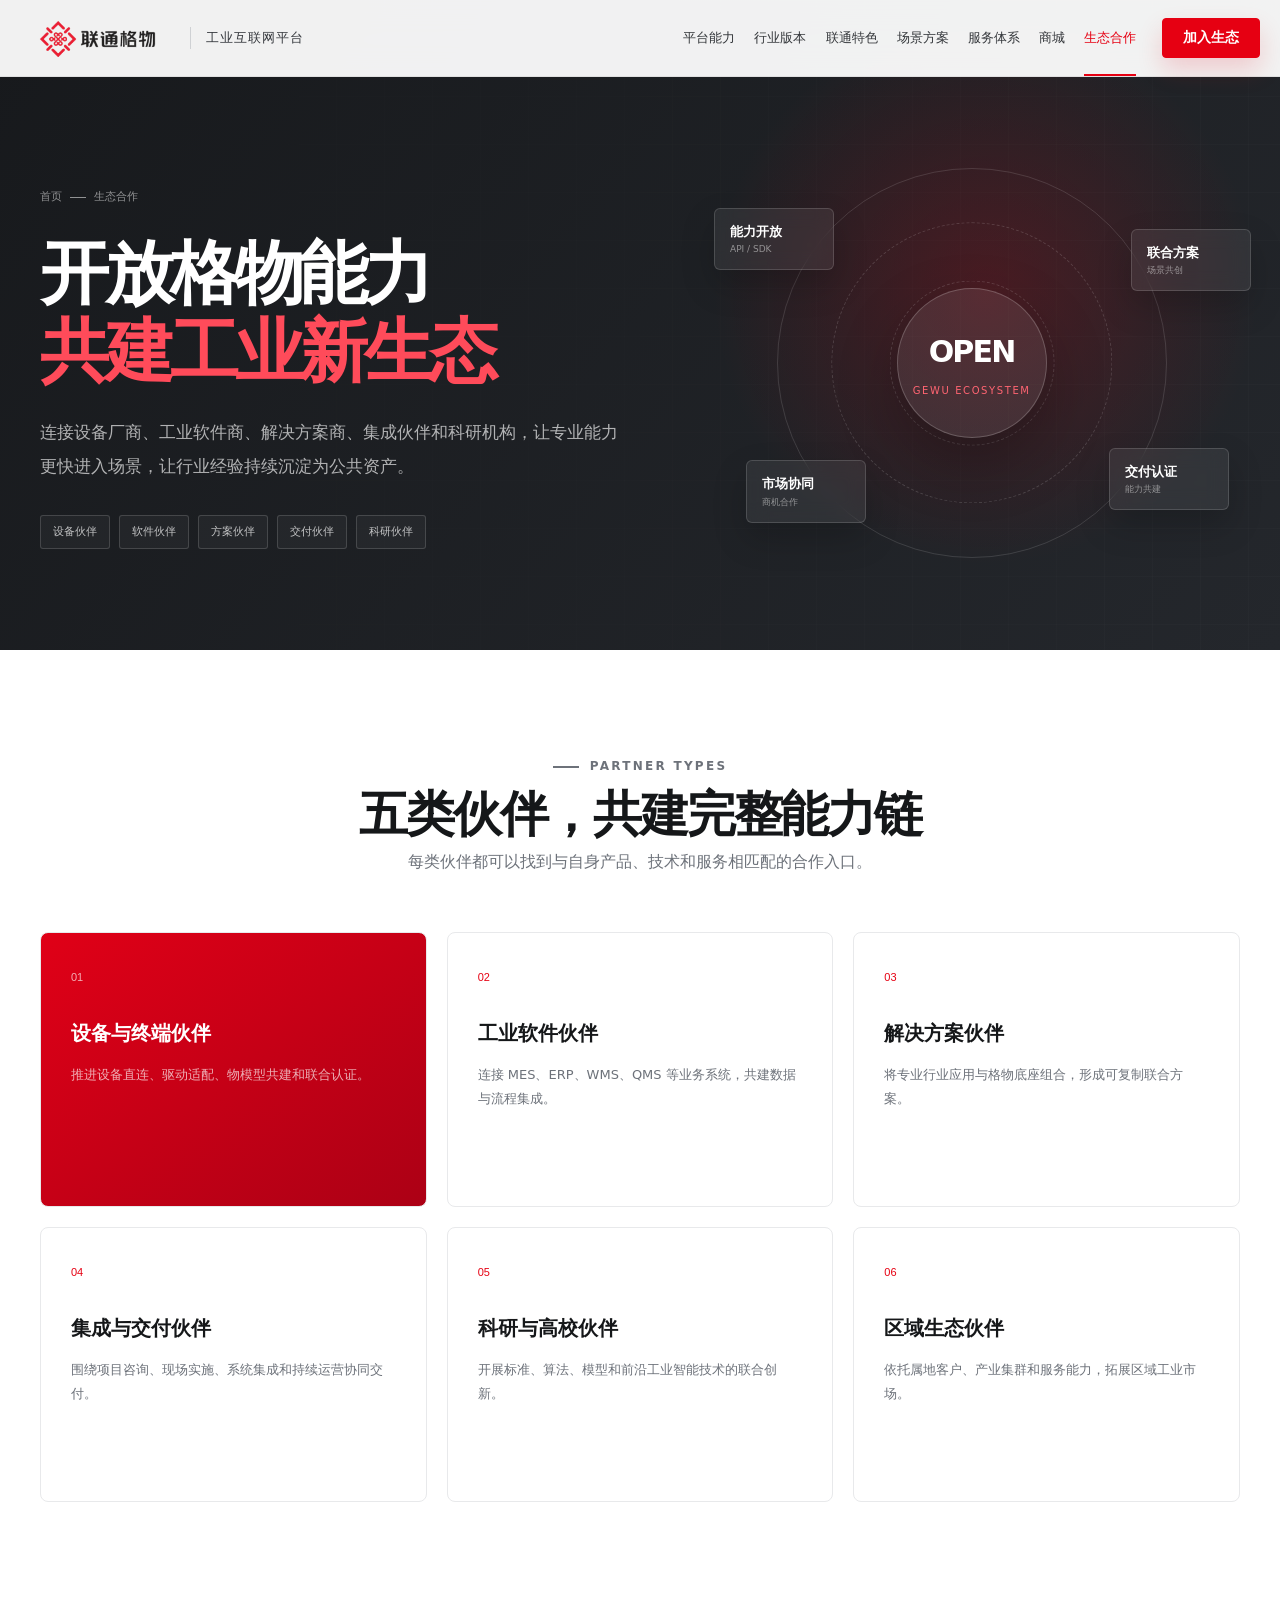
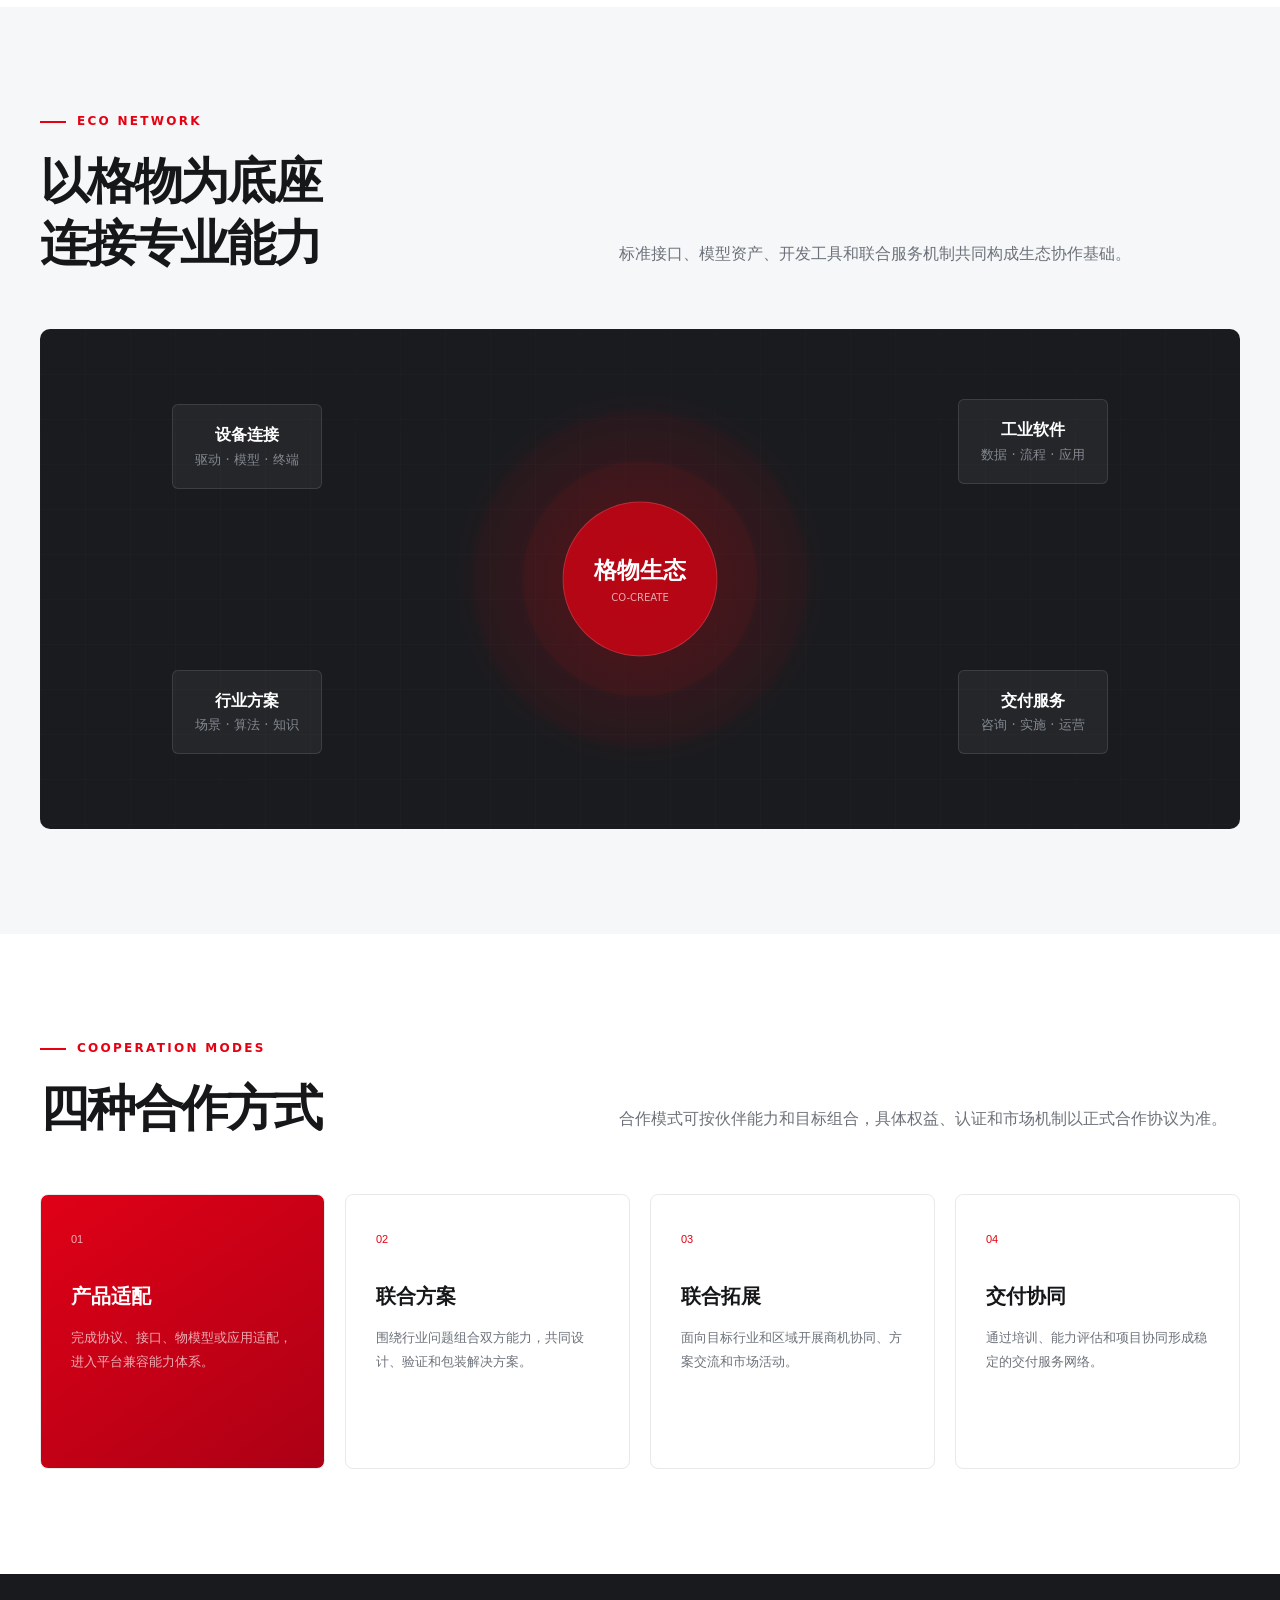
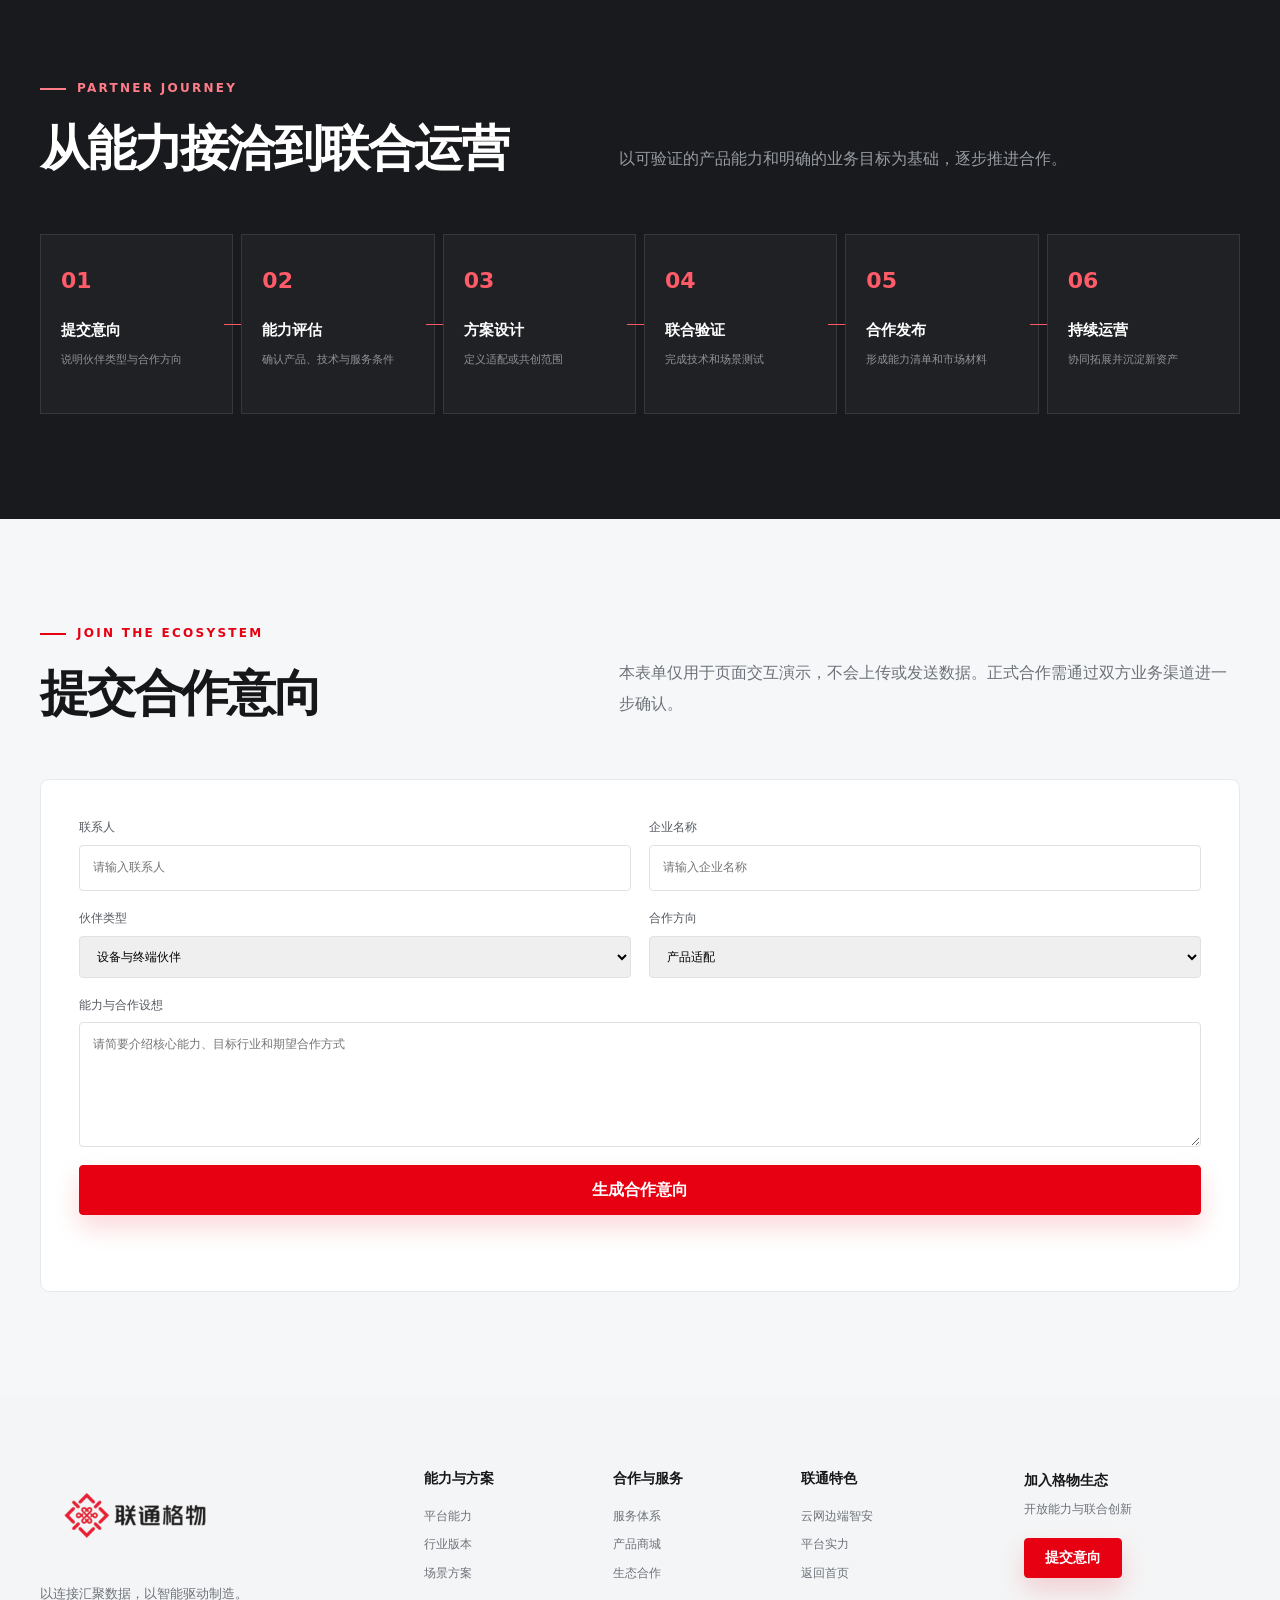
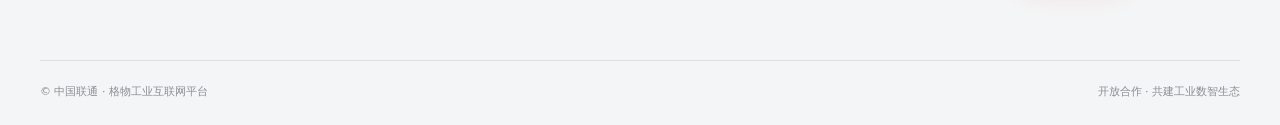
==== commit 72fdc2e3: "Add files via upload" ====
--- a/ecosystem.html
+++ b/ecosystem.html
@@ -1,8 +1,8 @@
 <!doctype html>
 <html lang="zh-CN">
-  <head><meta charset="UTF-8" /><meta name="viewport" content="width=device-width, initial-scale=1.0" /><meta name="description" content="格物工业互联网开放生态，与设备、软件、集成和行业伙伴共建工业应用。" /><meta name="theme-color" content="#e60012" /><title>生态合作｜格物工业互联网平台</title><link rel="icon" href="assets/logo-gewu.png" /><link rel="stylesheet" href="styles.css" /><link rel="stylesheet" href="pages.css" /></head>
+  <head><meta charset="UTF-8" /><meta name="viewport" content="width=device-width, initial-scale=1.0" /><meta name="description" content="格物工业互联网开放生态，与设备、软件、集成和行业伙伴共建工业应用。" /><meta name="theme-color" content="#e60012" /><title>生态合作｜格物工业互联网平台</title><link rel="icon" href="logo-gewu.png" /><link rel="stylesheet" href="styles.css" /><link rel="stylesheet" href="pages.css" /></head>
   <body class="subpage" data-page="ecosystem"><div class="scroll-progress"></div>
-    <header class="site-header"><div class="nav-wrap"><a class="brand" href="index.html"><img src="assets/logo-gewu.png" alt="联通格物" /><span>工业互联网平台</span></a><button class="menu-toggle" type="button" aria-expanded="false" aria-controls="site-nav"><span></span><span></span><span></span><span class="sr-only">打开导航</span></button><nav class="site-nav" id="site-nav"><a href="platform.html" data-nav="platform">平台能力</a><a href="industries.html" data-nav="industries">行业版本</a><a href="unicom.html" data-nav="unicom">联通特色</a><a href="scenarios.html" data-nav="scenarios">场景方案</a><a href="services.html" data-nav="services">服务体系</a><a href="mall.html" data-nav="mall">商城</a><a href="ecosystem.html" data-nav="ecosystem">生态合作</a></nav><a class="button button-small nav-cta" href="#join">加入生态</a></div></header>
+    <header class="site-header"><div class="nav-wrap"><a class="brand" href="index.html"><img src="logo-gewu.png" alt="联通格物" /><span>工业互联网平台</span></a><button class="menu-toggle" type="button" aria-expanded="false" aria-controls="site-nav"><span></span><span></span><span></span><span class="sr-only">打开导航</span></button><nav class="site-nav" id="site-nav"><a href="platform.html" data-nav="platform">平台能力</a><a href="industries.html" data-nav="industries">行业版本</a><a href="unicom.html" data-nav="unicom">联通特色</a><a href="scenarios.html" data-nav="scenarios">场景方案</a><a href="services.html" data-nav="services">服务体系</a><a href="mall.html" data-nav="mall">商城</a><a href="ecosystem.html" data-nav="ecosystem">生态合作</a></nav><a class="button button-small nav-cta" href="#join">加入生态</a></div></header>
     <main class="subpage-main">
       <section class="sub-hero eco-hero"><div class="container sub-hero-inner"><div class="sub-hero-copy"><p class="breadcrumb"><a href="index.html">首页</a><i></i>生态合作</p><h1>开放格物能力<br /><em>共建工业新生态</em></h1><p>连接设备厂商、工业软件商、解决方案商、集成伙伴和科研机构，让专业能力更快进入场景，让行业经验持续沉淀为公共资产。</p><div class="hero-labels"><span>设备伙伴</span><span>软件伙伴</span><span>方案伙伴</span><span>交付伙伴</span><span>科研伙伴</span></div></div><div class="sub-hero-visual"><div class="hero-orbit"></div><div class="hero-core"><b>OPEN</b><span>GEWU ECOSYSTEM</span></div><div class="orbit-chip chip-a"><b>能力开放</b><small>API / SDK</small></div><div class="orbit-chip chip-b"><b>联合方案</b><small>场景共创</small></div><div class="orbit-chip chip-c"><b>市场协同</b><small>商机合作</small></div><div class="orbit-chip chip-d"><b>交付认证</b><small>能力共建</small></div></div></div></section>
       <section class="detail-section"><div class="container"><div class="detail-heading center"><p class="eyebrow"><span></span> PARTNER TYPES</p><h2>五类伙伴，共建完整能力链</h2><p>每类伙伴都可以找到与自身产品、技术和服务相匹配的合作入口。</p></div><div class="feature-grid"><article class="feature-card accent"><span>01</span><h3>设备与终端伙伴</h3><p>推进设备直连、驱动适配、物模型共建和联合认证。</p></article><article class="feature-card"><span>02</span><h3>工业软件伙伴</h3><p>连接 MES、ERP、WMS、QMS 等业务系统，共建数据与流程集成。</p></article><article class="feature-card"><span>03</span><h3>解决方案伙伴</h3><p>将专业行业应用与格物底座组合，形成可复制联合方案。</p></article><article class="feature-card"><span>04</span><h3>集成与交付伙伴</h3><p>围绕项目咨询、现场实施、系统集成和持续运营协同交付。</p></article><article class="feature-card"><span>05</span><h3>科研与高校伙伴</h3><p>开展标准、算法、模型和前沿工业智能技术的联合创新。</p></article><article class="feature-card"><span>06</span><h3>区域生态伙伴</h3><p>依托属地客户、产业集群和服务能力，拓展区域工业市场。</p></article></div></div></section>
@@ -11,6 +11,6 @@
       <section class="detail-section dark"><div class="container"><div class="detail-heading"><div><p class="eyebrow light"><span></span> PARTNER JOURNEY</p><h2>从能力接洽到联合运营</h2></div><p>以可验证的产品能力和明确的业务目标为基础，逐步推进合作。</p></div><div class="chain-flow"><article class="chain-node"><b>01</b><strong>提交意向</strong><p>说明伙伴类型与合作方向</p></article><article class="chain-node"><b>02</b><strong>能力评估</strong><p>确认产品、技术与服务条件</p></article><article class="chain-node"><b>03</b><strong>方案设计</strong><p>定义适配或共创范围</p></article><article class="chain-node"><b>04</b><strong>联合验证</strong><p>完成技术和场景测试</p></article><article class="chain-node"><b>05</b><strong>合作发布</strong><p>形成能力清单和市场材料</p></article><article class="chain-node"><b>06</b><strong>持续运营</strong><p>协同拓展并沉淀新资产</p></article></div></div></section>
       <section class="detail-section soft" id="join"><div class="container"><div class="detail-heading"><div><p class="eyebrow"><span></span> JOIN THE ECOSYSTEM</p><h2>提交合作意向</h2></div><p>本表单仅用于页面交互演示，不会上传或发送数据。正式合作需通过双方业务渠道进一步确认。</p></div><form class="local-form"><label>联系人<input name="name" required placeholder="请输入联系人" /></label><label>企业名称<input name="company" required placeholder="请输入企业名称" /></label><label>伙伴类型<select name="type"><option>设备与终端伙伴</option><option>工业软件伙伴</option><option>解决方案伙伴</option><option>集成与交付伙伴</option><option>科研与高校伙伴</option><option>区域生态伙伴</option></select></label><label>合作方向<select name="direction"><option>产品适配</option><option>联合方案</option><option>联合市场拓展</option><option>交付协同</option></select></label><label class="wide">能力与合作设想<textarea name="message" rows="5" placeholder="请简要介绍核心能力、目标行业和期望合作方式"></textarea></label><button class="button" type="submit">生成合作意向</button><p class="form-status" role="status"></p></form></div></section>
     </main>
-    <footer class="site-footer"><div class="container footer-top"><div class="footer-brand"><img src="assets/logo-gewu.png" alt="联通格物" /><p>以连接汇聚数据，以智能驱动制造。</p></div><div class="footer-links"><div><strong>能力与方案</strong><a href="platform.html">平台能力</a><a href="industries.html">行业版本</a><a href="scenarios.html">场景方案</a></div><div><strong>合作与服务</strong><a href="services.html">服务体系</a><a href="mall.html">产品商城</a><a href="ecosystem.html">生态合作</a></div><div><strong>联通特色</strong><a href="unicom.html">云网边端智安</a><a href="index.html#value">平台实力</a><a href="index.html">返回首页</a></div></div><div class="footer-contact"><strong>加入格物生态</strong><p>开放能力与联合创新</p><a class="button button-small" href="#join">提交意向</a></div></div><div class="container footer-bottom"><p>© 中国联通 · 格物工业互联网平台</p><p>开放合作 · 共建工业数智生态</p></div></footer><script src="pages.js"></script>
+    <footer class="site-footer"><div class="container footer-top"><div class="footer-brand"><img src="logo-gewu.png" alt="联通格物" /><p>以连接汇聚数据，以智能驱动制造。</p></div><div class="footer-links"><div><strong>能力与方案</strong><a href="platform.html">平台能力</a><a href="industries.html">行业版本</a><a href="scenarios.html">场景方案</a></div><div><strong>合作与服务</strong><a href="services.html">服务体系</a><a href="mall.html">产品商城</a><a href="ecosystem.html">生态合作</a></div><div><strong>联通特色</strong><a href="unicom.html">云网边端智安</a><a href="index.html#value">平台实力</a><a href="index.html">返回首页</a></div></div><div class="footer-contact"><strong>加入格物生态</strong><p>开放能力与联合创新</p><a class="button button-small" href="#join">提交意向</a></div></div><div class="container footer-bottom"><p>© 中国联通 · 格物工业互联网平台</p><p>开放合作 · 共建工业数智生态</p></div></footer><script src="pages.js"></script>
   </body>
 </html>
